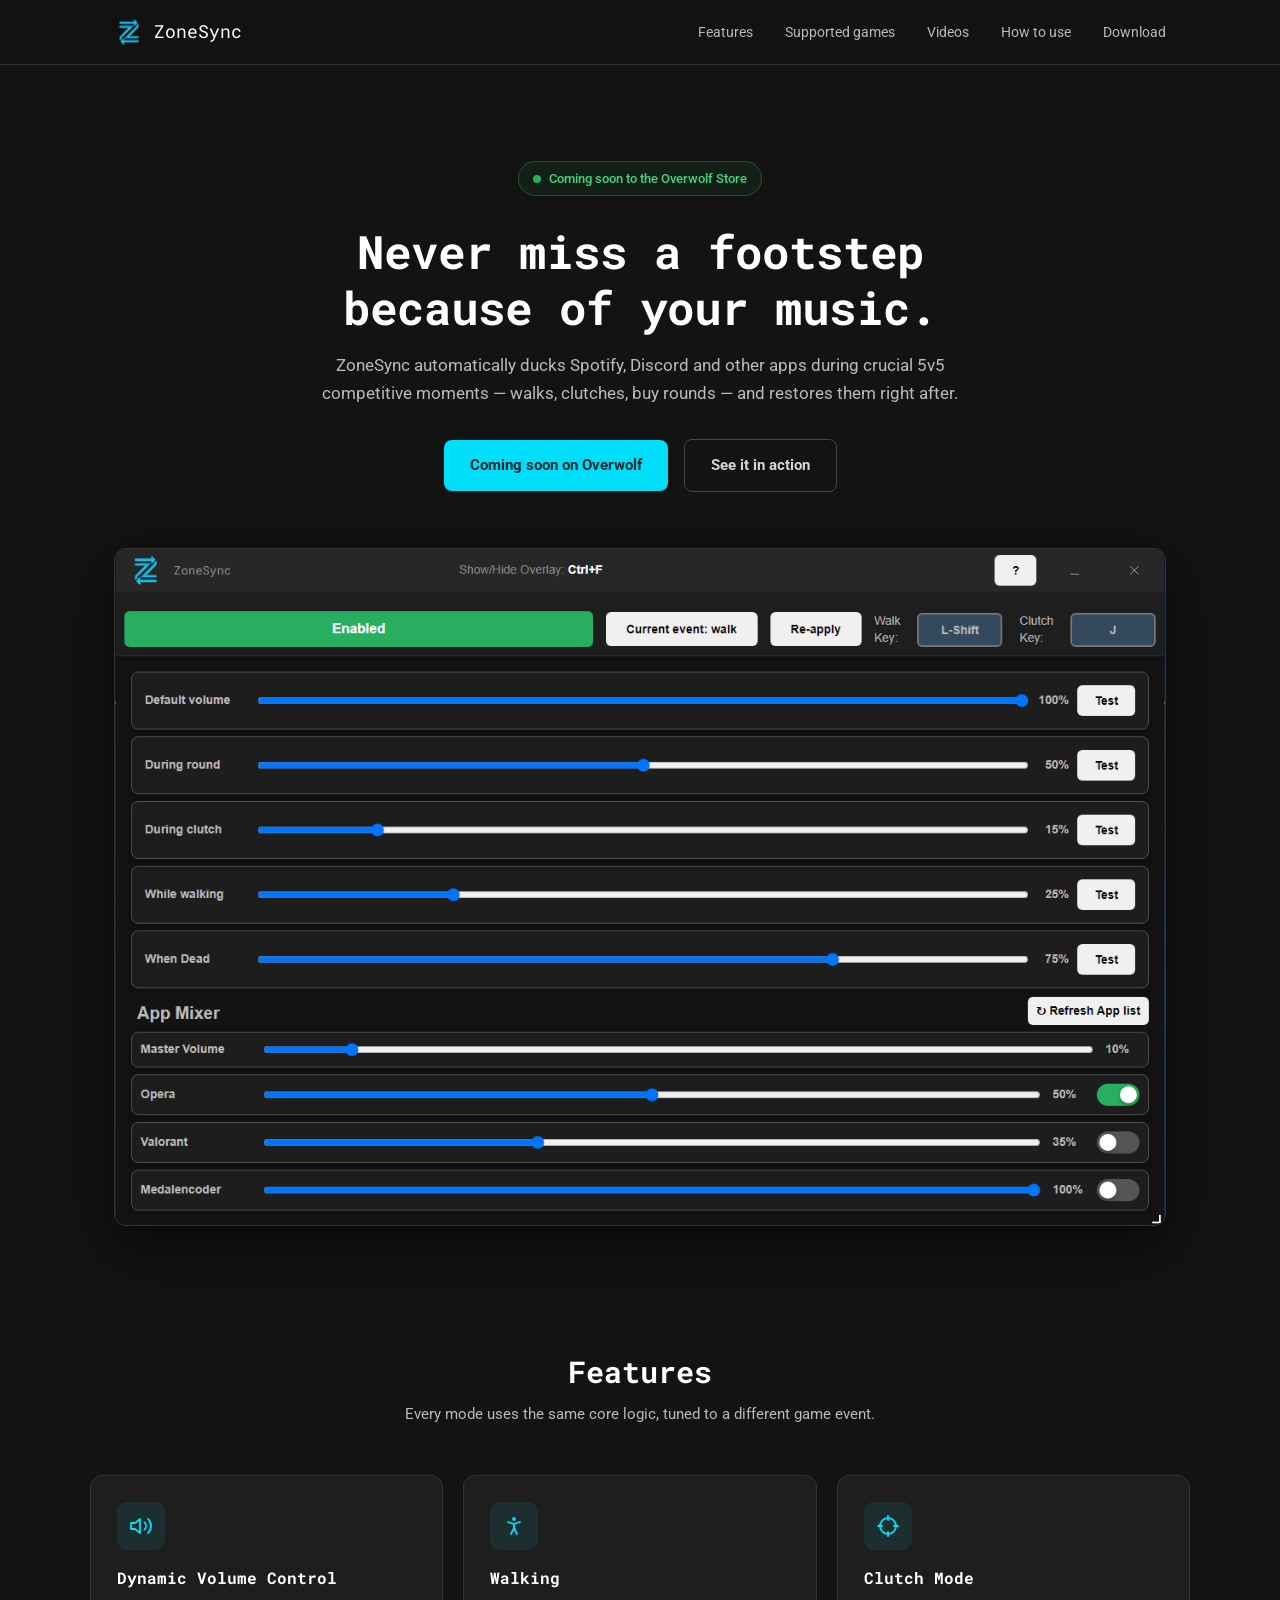
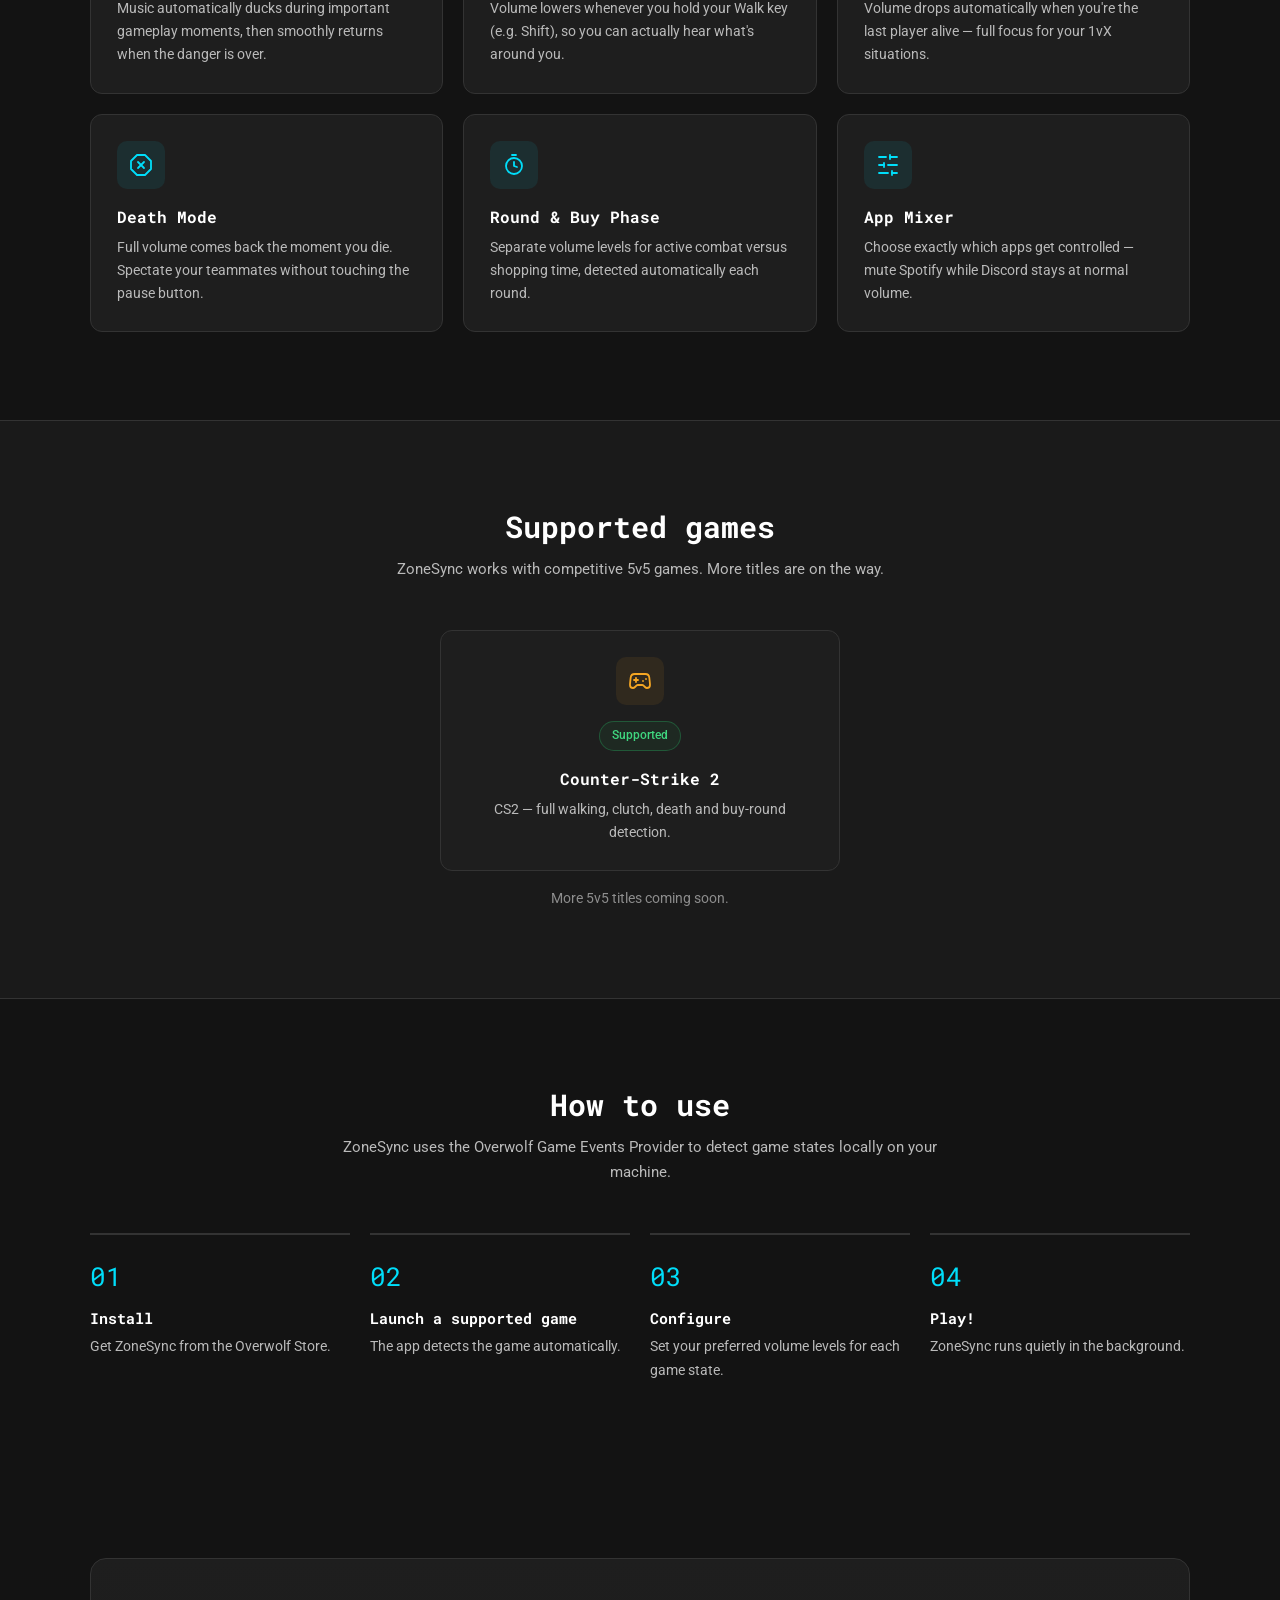
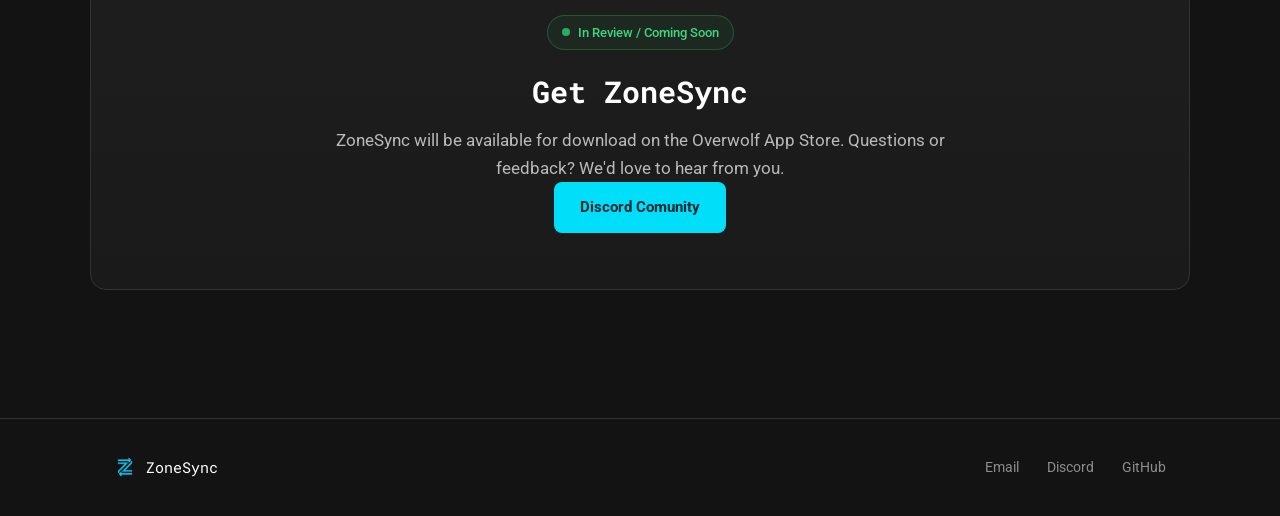
==== index.html @ ab329888 "Update contact links to Discord in index.html" ====
<!DOCTYPE html>
<html lang="en">
<head>
  <meta charset="UTF-8">
  <meta name="viewport" content="width=device-width, initial-scale=1.0">
  <title>ZoneSync — Dynamic music volume control for 5v5 competitive games</title>
  <meta name="description" content="ZoneSync automatically adjusts your music and app volume during 5v5 competitive gameplay so you never miss footsteps, clutches or callouts.">
  <meta property="og:title" content="ZoneSync — Dynamic music volume control for 5v5 competitive games">
  <meta property="og:description" content="Automatically ducks Spotify, Discord and other apps during crucial 5v5 competitive moments — and restores them right after.">
  <meta property="og:url" content="https://progzerek.github.io/zonesync-info/">
  <meta property="og:image" content="https://progzerek.github.io/zonesync-info/image.png">
  <link rel="icon" type="image/png" href="assets/zonesync_icon.png">
  <link rel="preconnect" href="https://fonts.googleapis.com">
  <link rel="preconnect" href="https://fonts.gstatic.com" crossorigin>
  <link href="https://fonts.googleapis.com/css2?family=Roboto+Mono:wght@400;500;700&family=Roboto:wght@400;500;700&display=swap" rel="stylesheet">
  <link rel="stylesheet" href="assets/css/style.css">
</head>
<body>

  <nav class="nav">
    <div class="container nav-inner">
      <a class="brand" href="#top">
        <img src="assets/zonesync_icon.png" alt="ZoneSync logo">
        <span>ZoneSync</span>
      </a>
      <div class="nav-links">
        <a href="#features">Features</a>
        <a href="#games">Supported games</a>
        <a href="#videos">Videos</a>
        <a href="#how-to-use">How to use</a>
        <a href="#download">Download</a>
      </div>
    </div>
  </nav>

  <header class="hero container" id="top">
    <span class="badge"><span class="badge-dot"></span>Coming soon to the Overwolf Store</span>
    <h1>Never miss a footstep<br>because of your music.</h1>
    <p class="sub">
      ZoneSync automatically ducks Spotify, Discord and other apps during crucial
      5v5 competitive moments — walks, clutches, buy rounds — and restores them right after.
    </p>
    <div class="cta-row">
      <a class="btn btn-primary" href="#download">Coming soon on Overwolf</a>
      <a class="btn btn-ghost" href="#videos">See it in action</a>
    </div>
    <div class="hero-shot">
      <img src="image.png" alt="ZoneSync app interface" width="1232" height="794">
    </div>
  </header>

  <section class="section container" id="features">
    <div class="section-head">
      <h2 class="section-title">Features</h2>
      <p class="section-sub">Every mode uses the same core logic, tuned to a different game event.</p>
    </div>
    <div class="grid features-grid">

      <article class="card">
        <div class="card-icon">
          <svg viewBox="0 0 24 24" fill="none" stroke="currentColor" stroke-width="1.8" stroke-linecap="round" stroke-linejoin="round"><polygon points="11 5 6 9 2 9 2 15 6 15 11 19 11 5"/><path d="M15.54 8.46a5 5 0 0 1 0 7.07"/><path d="M19.07 4.93a10 10 0 0 1 0 14.14"/></svg>
        </div>
        <h3>Dynamic Volume Control</h3>
        <p>Music automatically ducks during important gameplay moments, then smoothly returns when the danger is over.</p>
      </article>

      <article class="card">
        <div class="card-icon">
          <svg viewBox="0 0 24 24" fill="none" stroke="currentColor" stroke-width="1.8" stroke-linecap="round" stroke-linejoin="round"><circle cx="12" cy="5" r="1"/><path d="m9 20 3-6 3 6"/><path d="m6 8 6 2 6-2"/><path d="M12 10v4"/></svg>
        </div>
        <h3>Walking</h3>
        <p>Volume lowers whenever you hold your Walk key (e.g. Shift), so you can actually hear what's around you.</p>
      </article>

      <article class="card">
        <div class="card-icon">
          <svg viewBox="0 0 24 24" fill="none" stroke="currentColor" stroke-width="1.8" stroke-linecap="round" stroke-linejoin="round"><circle cx="12" cy="12" r="8"/><line x1="12" y1="2" x2="12" y2="6"/><line x1="12" y1="18" x2="12" y2="22"/><line x1="2" y1="12" x2="6" y2="12"/><line x1="18" y1="12" x2="22" y2="12"/></svg>
        </div>
        <h3>Clutch Mode</h3>
        <p>Volume drops automatically when you're the last player alive — full focus for your 1vX situations.</p>
      </article>

      <article class="card">
        <div class="card-icon">
          <svg viewBox="0 0 24 24" fill="none" stroke="currentColor" stroke-width="1.8" stroke-linecap="round" stroke-linejoin="round"><polygon points="8 2 16 2 22 8 22 16 16 22 8 22 2 16 2 8"/><line x1="9" y1="9" x2="15" y2="15"/><line x1="15" y1="9" x2="9" y2="15"/></svg>
        </div>
        <h3>Death Mode</h3>
        <p>Full volume comes back the moment you die. Spectate your teammates without touching the pause button.</p>
      </article>

      <article class="card">
        <div class="card-icon">
          <svg viewBox="0 0 24 24" fill="none" stroke="currentColor" stroke-width="1.8" stroke-linecap="round" stroke-linejoin="round"><circle cx="12" cy="13" r="8"/><path d="M12 9v4l3 1"/><line x1="10" y1="2" x2="14" y2="2"/></svg>
        </div>
        <h3>Round &amp; Buy Phase</h3>
        <p>Separate volume levels for active combat versus shopping time, detected automatically each round.</p>
      </article>

      <article class="card">
        <div class="card-icon">
          <svg viewBox="0 0 24 24" fill="none" stroke="currentColor" stroke-width="1.8" stroke-linecap="round" stroke-linejoin="round"><line x1="21" y1="4" x2="14" y2="4"/><line x1="10" y1="4" x2="3" y2="4"/><line x1="21" y1="12" x2="12" y2="12"/><line x1="8" y1="12" x2="3" y2="12"/><line x1="21" y1="20" x2="16" y2="20"/><line x1="12" y1="20" x2="3" y2="20"/><line x1="14" y1="2" x2="14" y2="6"/><line x1="8" y1="10" x2="8" y2="14"/><line x1="16" y1="18" x2="16" y2="22"/></svg>
        </div>
        <h3>App Mixer</h3>
        <p>Choose exactly which apps get controlled — mute Spotify while Discord stays at normal volume.</p>
      </article>

    </div>
  </section>

  <section class="section section-alt" id="games">
    <div class="container">
      <div class="section-head">
        <h2 class="section-title">Supported games</h2>
        <p class="section-sub">ZoneSync works with competitive 5v5 games. More titles are on the way.</p>
      </div>
      <div class="games-grid">
        <article class="card game-card">
            <div class="card-icon game-icon">
              <svg viewBox="0 0 24 24" fill="none" stroke="currentColor" stroke-width="1.8" stroke-linecap="round" stroke-linejoin="round"><line x1="6" y1="11" x2="10" y2="11"/><line x1="8" y1="9" x2="8" y2="13"/><line x1="15" y1="12" x2="15.01" y2="12"/><line x1="18" y1="10" x2="18.01" y2="10"/><path d="M17.32 5H6.68a4 4 0 0 0-3.978 3.59c-.006.052-.01.101-.017.152C2.604 9.416 2 14.456 2 16a3 3 0 0 0 3 3c1 0 1.5-.5 2-1l1.414-1.414A2 2 0 0 1 9.828 16h4.344a2 2 0 0 1 1.414.586L17 18c.5.5 1 1 2 1a3 3 0 0 0 3-3c0-1.545-.604-6.584-.685-7.258-.007-.05-.011-.1-.017-.151A4 4 0 0 0 17.32 5z"/></svg>
            </div>
            <span class="game-tag">Supported</span>
            <h3>Counter-Strike 2</h3>
            <p>CS2 — full walking, clutch, death and buy-round detection.</p>
          </article>
        <p class="games-more">More 5v5 titles coming soon.</p>
      </div>
    </div>
  </section>
<!--
  <section class="section container" id="videos">
    <div class="container">
      <div class="section-head">
        <h2 class="section-title">See it in action</h2>
        <p class="section-sub">Short clips of ZoneSync reacting live to real competitive 5v5 events.</p>
      </div>
      <div class="grid videos-grid">
        <div class="video-item">
          <video class="video-card" controls preload="none" poster="assets/videos/posters/walking.jpg" src="assets/videos/walking.mp4"></video>
          <p class="video-label">Walking detection</p>
        </div>
        <div class="video-item">
          <video class="video-card" controls preload="none" poster="assets/videos/posters/buy-phase.jpg" src="assets/videos/buy-phase.mp4"></video>
          <p class="video-label">Round &amp; buy phase volumes</p>
        </div>
        <div class="video-item">
          <video class="video-card" controls preload="none" poster="assets/videos/posters/app-mixer.jpg" src="assets/videos/app-mixer.mp4"></video>
          <p class="video-label">App Mixer</p>
        </div>
      </div>
    </div>
  </section>
-->
  <section class="section container" id="how-to-use">
    <div class="section-head">
      <h2 class="section-title">How to use</h2>
      <p class="section-sub">ZoneSync uses the Overwolf Game Events Provider to detect game states locally on your machine.</p>
    </div>
    <ol class="steps">
      <li class="step">
        <span class="step-num">01</span>
        <h3>Install</h3>
        <p>Get ZoneSync from the Overwolf Store.</p>
      </li>
      <li class="step">
        <span class="step-num">02</span>
        <h3>Launch a supported game</h3>
        <p>The app detects the game automatically.</p>
      </li>
      <li class="step">
        <span class="step-num">03</span>
        <h3>Configure</h3>
        <p>Set your preferred volume levels for each game state.</p>
      </li>
      <li class="step">
        <span class="step-num">04</span>
        <h3>Play!</h3>
        <p>ZoneSync runs quietly in the background.</p>
      </li>
    </ol>
  </section>

  <section class="section container" id="download">
    <div class="download-card">
      <span class="badge"><span class="badge-dot"></span>In Review / Coming Soon</span>
      <h2 class="download-title">Get ZoneSync</h2>
      <p class="sub">
        ZoneSync will be available for download on the Overwolf App Store.
        Questions or feedback? We'd love to hear from you.
      </p>
      <a class="btn btn-primary" href="https://discord.gg/YxYEffWc4Q">Discord Comunity</a>
    </div>
  </section>

  <footer class="footer">
    <div class="container footer-inner">
      <div class="brand brand-sm">
        <img src="assets/zonesync_icon.png" alt="">
        <span>ZoneSync</span>
      </div>
      <div class="footer-links">
        <a href="mailto:zonesync.help@gmail.com">Email</a>
        <a href="https://discord.gg/YxYEffWc4Q">Discord</a>
        <a href="https://github.com/progzerek/zonesync-info">GitHub</a>
      </div>
    </div>
  </footer>

</body>
</html>
---- assets/css/style.css ----
:root {
  --bg: #131313;
  --surface: #1e1e1e;
  --surface-2: #1a1a1a;
  --border: #333333;
  --border-light: #454545;
  --text: #d5d5d5;
  --muted: #8d8d8d;
  --muted-2: #bababa;
  --accent: #00defa;
  --accent-dark: #062a30;
  --green: #27ae60;
}

* {
  margin: 0;
  padding: 0;
  box-sizing: border-box;
}

html {
  scroll-behavior: smooth;
  scroll-padding-top: 84px;
}

body {
  background-color: var(--bg);
  color: var(--text);
  font-family: "Roboto", sans-serif;
  font-size: 15px;
  line-height: 1.65;
  -webkit-font-smoothing: antialiased;
}

::selection {
  background: rgba(0, 222, 250, 0.25);
}

::-webkit-scrollbar {
  width: 10px;
}

::-webkit-scrollbar-track {
  background: #222;
}

::-webkit-scrollbar-thumb {
  background: #555;
  border-radius: 5px;
}

::-webkit-scrollbar-thumb:hover {
  background: #666;
}

.container {
  max-width: 1100px;
  margin: 0 auto;
  padding: 0 24px;
}

h1,
h2,
h3 {
  font-family: "Roboto Mono", monospace;
  color: #ffffff;
  line-height: 1.2;
}

img {
  max-width: 100%;
}

a {
  color: var(--accent);
  text-decoration: none;
}

.nav {
  position: sticky;
  top: 0;
  z-index: 100;
  background: rgba(19, 19, 19, 0.85);
  backdrop-filter: blur(10px);
  -webkit-backdrop-filter: blur(10px);
  border-bottom: 1px solid var(--border);
}

.nav-inner {
  display: flex;
  align-items: center;
  justify-content: space-between;
  height: 64px;
}

.brand {
  display: flex;
  align-items: center;
  gap: 10px;
  font-family: "Roboto Mono", monospace;
  font-size: 18px;
  color: #ffffff;
}

.brand img {
  width: 30px;
  height: 30px;
}

.brand-sm span {
  font-size: 15px;
}

.brand-sm img {
  width: 22px;
  height: 22px;
}

.nav-links a {
  margin-left: 28px;
  font-size: 14px;
  color: var(--muted-2);
  transition: color 0.15s;
}

.nav-links a:hover {
  color: var(--accent);
}

.hero {
  padding-top: 96px;
  padding-bottom: 40px;
  text-align: center;
}

.hero h1 {
  margin: 28px 0 16px;
  font-size: clamp(32px, 5vw, 46px);
  letter-spacing: -1px;
}

.badge {
  display: inline-flex;
  align-items: center;
  gap: 8px;
  padding: 6px 14px;
  border-radius: 999px;
  border: 1px solid rgba(39, 174, 96, 0.35);
  background: rgba(39, 174, 96, 0.08);
  color: #3fd67f;
  font-size: 13px;
  font-weight: 500;
}

.badge-dot {
  width: 8px;
  height: 8px;
  border-radius: 50%;
  background-color: var(--green);
  animation: pulse 2s infinite;
}

@keyframes pulse {
  0% {
    box-shadow: 0 0 0 0 rgba(39, 174, 96, 0.5);
  }
  70% {
    box-shadow: 0 0 0 7px rgba(39, 174, 96, 0);
  }
  100% {
    box-shadow: 0 0 0 0 rgba(39, 174, 96, 0);
  }
}

.sub {
  color: var(--muted-2);
  font-size: 17px;
  max-width: 680px;
  margin: 0 auto;
}

.cta-row {
  display: flex;
  justify-content: center;
  align-items: center;
  gap: 16px;
  flex-wrap: wrap;
  margin-top: 32px;
}

.btn {
  display: inline-block;
  padding: 13px 26px;
  border-radius: 8px;
  font-size: 15px;
  font-weight: 700;
  transition: transform 0.15s, filter 0.15s, border-color 0.15s, color 0.15s;
}

.btn-primary {
  background: var(--accent);
  color: var(--accent-dark);
}

.btn-primary:hover {
  filter: brightness(1.12);
  transform: translateY(-1px);
}

.btn-ghost {
  border: 1px solid var(--border-light);
  color: var(--text);
}

.btn-ghost:hover {
  border-color: var(--accent);
  color: var(--accent);
}

.hero-shot {
  margin-top: 56px;
  border: 1px solid var(--border);
  border-radius: 12px;
  overflow: hidden;
  box-shadow: 0 20px 60px rgba(0, 0, 0, 0.5);
}

.hero-shot img {
  display: block;
  width: 100%;
  height: auto;
}

.section {
  padding: 88px 0;
}

.section-alt {
  background: var(--surface-2);
  border-top: 1px solid var(--border);
  border-bottom: 1px solid var(--border);
}

.section-head {
  text-align: center;
  margin-bottom: 48px;
}

.section-title {
  font-size: clamp(24px, 3vw, 30px);
}

.section-sub {
  color: var(--muted-2);
  max-width: 640px;
  margin: 12px auto 0;
}

.grid {
  display: grid;
  gap: 20px;
}

.features-grid {
  grid-template-columns: repeat(3, 1fr);
}

.card {
  background: var(--surface);
  border: 1px solid var(--border);
  border-radius: 12px;
  padding: 26px;
  transition: transform 0.2s, border-color 0.2s;
}

.card:hover {
  transform: translateY(-4px);
  border-color: rgba(0, 222, 250, 0.4);
}

.card-icon {
  width: 48px;
  height: 48px;
  border-radius: 10px;
  display: grid;
  place-items: center;
  background: rgba(0, 222, 250, 0.08);
  color: var(--accent);
}

.card-icon svg {
  width: 24px;
  height: 24px;
}

.card h3 {
  margin: 18px 0 10px;
  font-size: 16px;
}

.card p {
  color: var(--muted-2);
  font-size: 14px;
}

.games-grid {
  display: flex;
  flex-direction: column;
  align-items: center;
  gap: 16px;
}

.game-card {
  max-width: 400px;
  text-align: center;
}

.game-icon {
  margin: 0 auto;
  background: rgba(245, 166, 35, 0.08);
  color: #f5a623;
}

.game-tag {
  display: inline-block;
  margin-top: 16px;
  padding: 4px 12px;
  border-radius: 999px;
  border: 1px solid rgba(39, 174, 96, 0.35);
  background: rgba(39, 174, 96, 0.08);
  color: #3fd67f;
  font-size: 12px;
  font-weight: 500;
}

.games-more {
  color: var(--muted);
  font-size: 14px;
}

.videos-grid {
  grid-template-columns: repeat(3, 1fr);
}

.video-card {
  display: block;
  width: 100%;
  height: auto;
  border-radius: 12px;
  overflow: hidden;
  border: 1px solid var(--border);
  background: var(--surface);
}

.video-label {
  margin-top: 12px;
  font-family: "Roboto Mono", monospace;
  font-size: 14px;
  color: var(--text);
}

.steps {
  list-style: none;
  display: grid;
  grid-template-columns: repeat(4, 1fr);
  gap: 20px;
  counter-reset: step;
}

.step {
  padding-top: 20px;
  border-top: 2px solid var(--border);
  transition: border-color 0.2s;
}

.step:hover {
  border-top-color: var(--accent);
}

.step-num {
  font-family: "Roboto Mono", monospace;
  font-size: 26px;
  color: var(--accent);
}

.step h3 {
  margin: 12px 0 8px;
  font-size: 15px;
}

.step p {
  color: var(--muted-2);
  font-size: 14px;
}

.download-card {
  text-align: center;
  background: linear-gradient(180deg, var(--surface), var(--surface-2));
  border: 1px solid var(--border);
  border-radius: 16px;
  padding: 56px 24px;
}

.download-title {
  font-size: clamp(24px, 3vw, 30px);
  margin: 24px 0 16px;
}

.footer {
  border-top: 1px solid var(--border);
  padding: 36px 0;
  margin-top: 40px;
}

.footer-inner {
  display: flex;
  align-items: center;
  justify-content: space-between;
  flex-wrap: wrap;
  gap: 16px;
}

.footer-links a {
  margin-left: 24px;
  font-size: 14px;
  color: var(--muted);
  transition: color 0.15s;
}

.footer-links a:first-child {
  margin-left: 0;
}

.footer-links a:hover {
  color: var(--accent);
}

@media (max-width: 900px) {
  .features-grid,
  .videos-grid {
    grid-template-columns: repeat(2, 1fr);
  }

  .steps {
    grid-template-columns: repeat(2, 1fr);
    row-gap: 40px;
  }
}

@media (max-width: 600px) {
  .nav-links {
    display: none;
  }

  .features-grid,
  .videos-grid,
  .steps {
    grid-template-columns: 1fr;
  }

  .hero {
    padding-top: 64px;
  }

  .section {
    padding: 64px 0;
  }
}
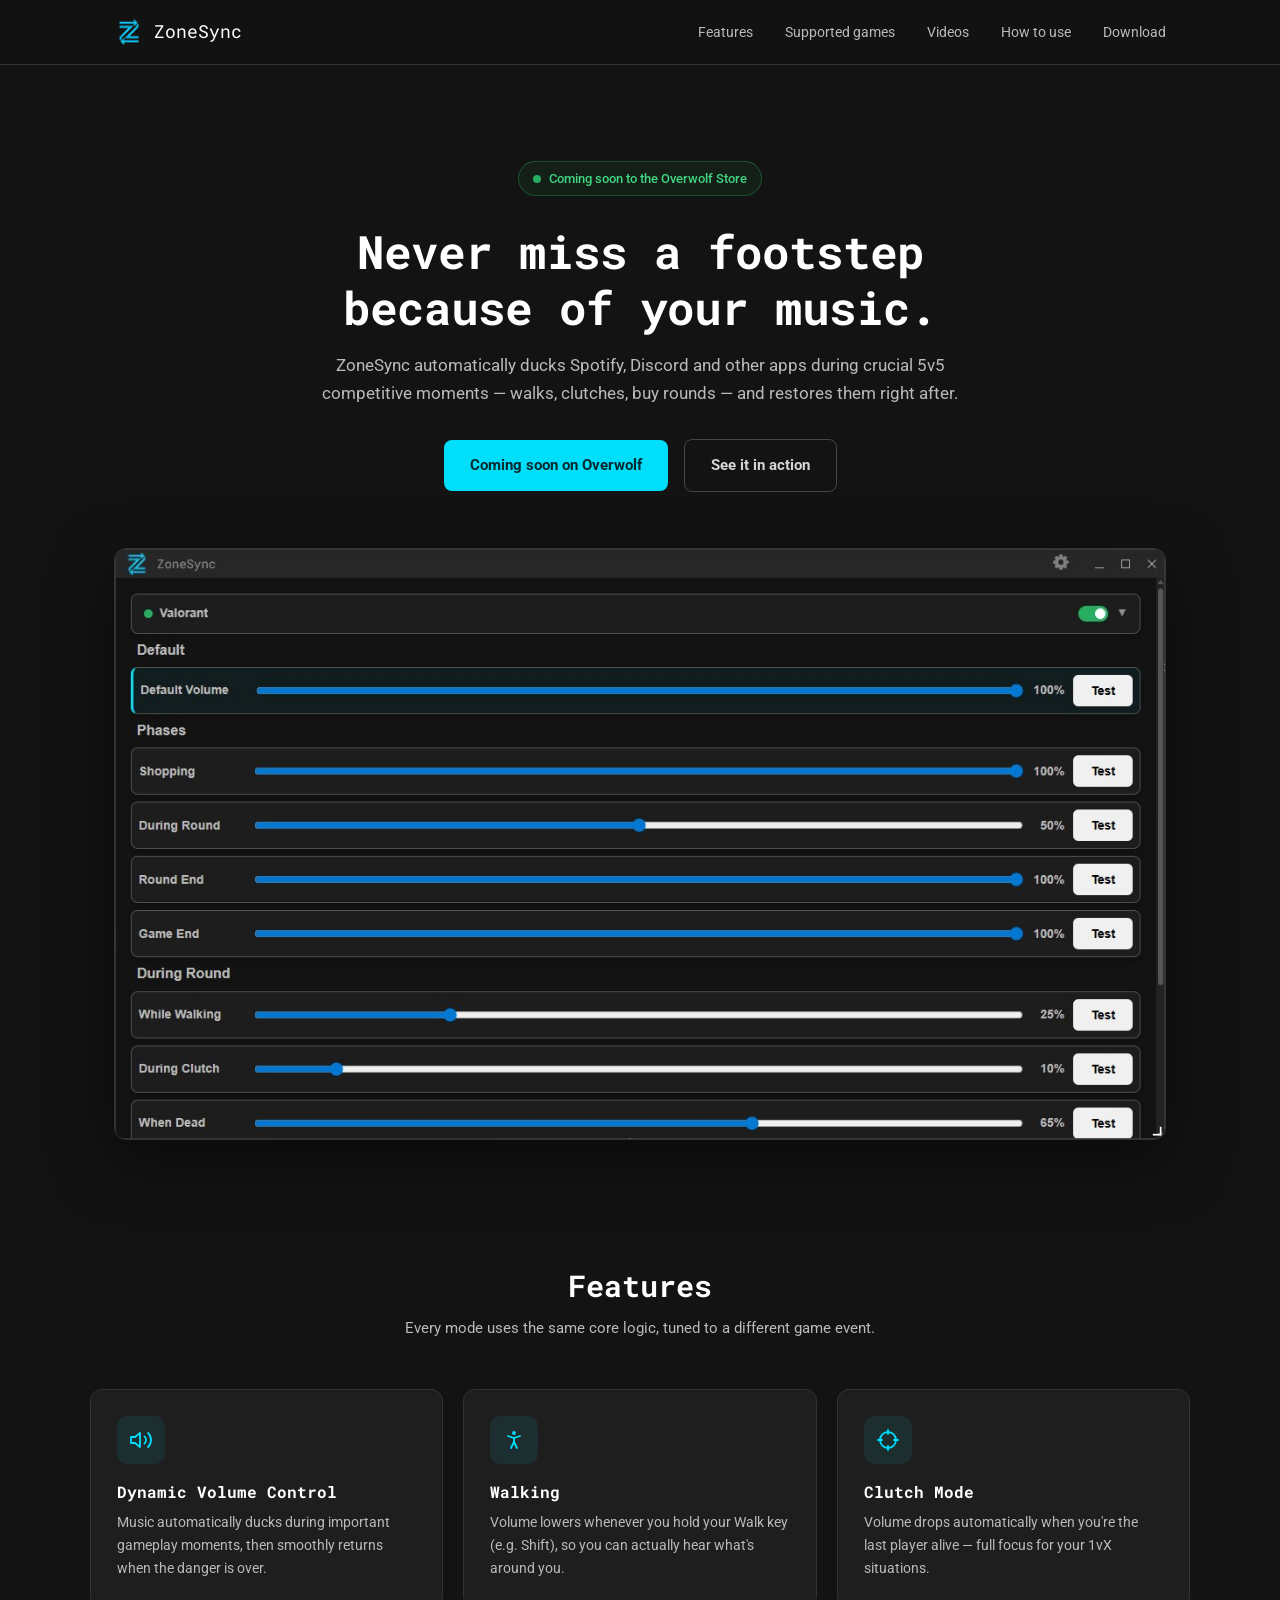
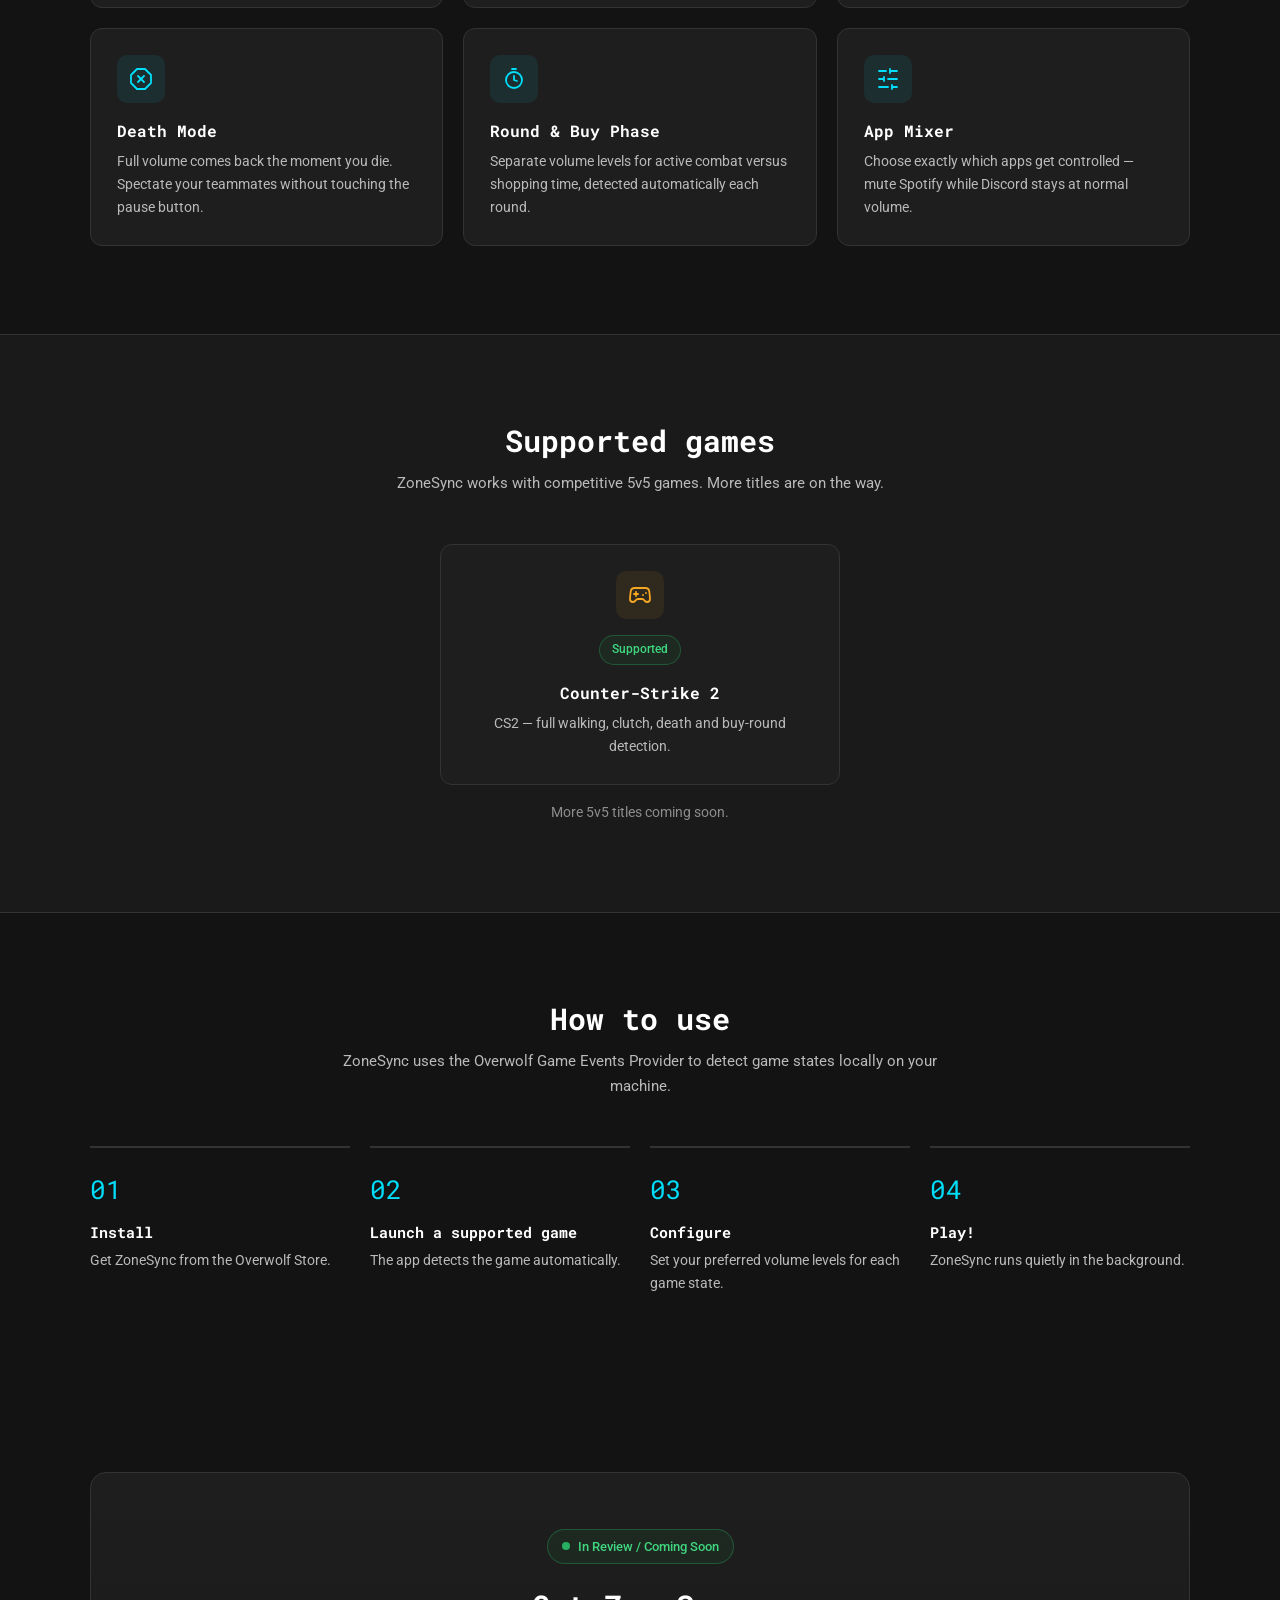
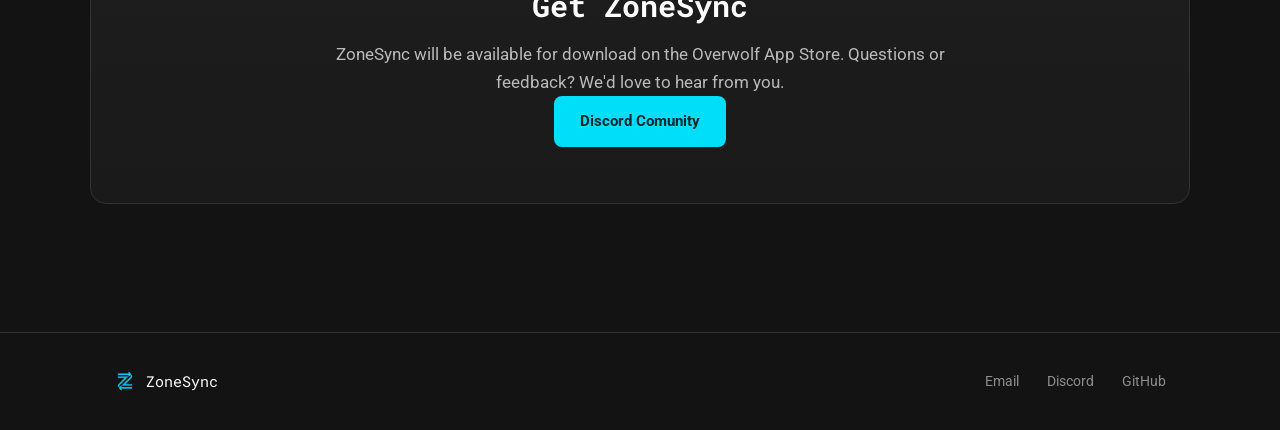
==== commit 2a1362aa: "updated screenshot" ====
--- a/index.html
+++ b/index.html
@@ -8,7 +8,7 @@
   <meta property="og:title" content="ZoneSync — Dynamic music volume control for 5v5 competitive games">
   <meta property="og:description" content="Automatically ducks Spotify, Discord and other apps during crucial 5v5 competitive moments — and restores them right after.">
   <meta property="og:url" content="https://progzerek.github.io/zonesync-info/">
-  <meta property="og:image" content="https://progzerek.github.io/zonesync-info/image.png">
+  <meta property="og:image" content="https://progzerek.github.io/zonesync-info/screenshot.jpg">
   <link rel="icon" type="image/png" href="assets/zonesync_icon.png">
   <link rel="preconnect" href="https://fonts.googleapis.com">
   <link rel="preconnect" href="https://fonts.gstatic.com" crossorigin>
@@ -45,7 +45,7 @@
       <a class="btn btn-ghost" href="#videos">See it in action</a>
     </div>
     <div class="hero-shot">
-      <img src="image.png" alt="ZoneSync app interface" width="1232" height="794">
+      <img src="screenshot.jpg" alt="ZoneSync app interface" width="1200" height="675">
     </div>
   </header>
 
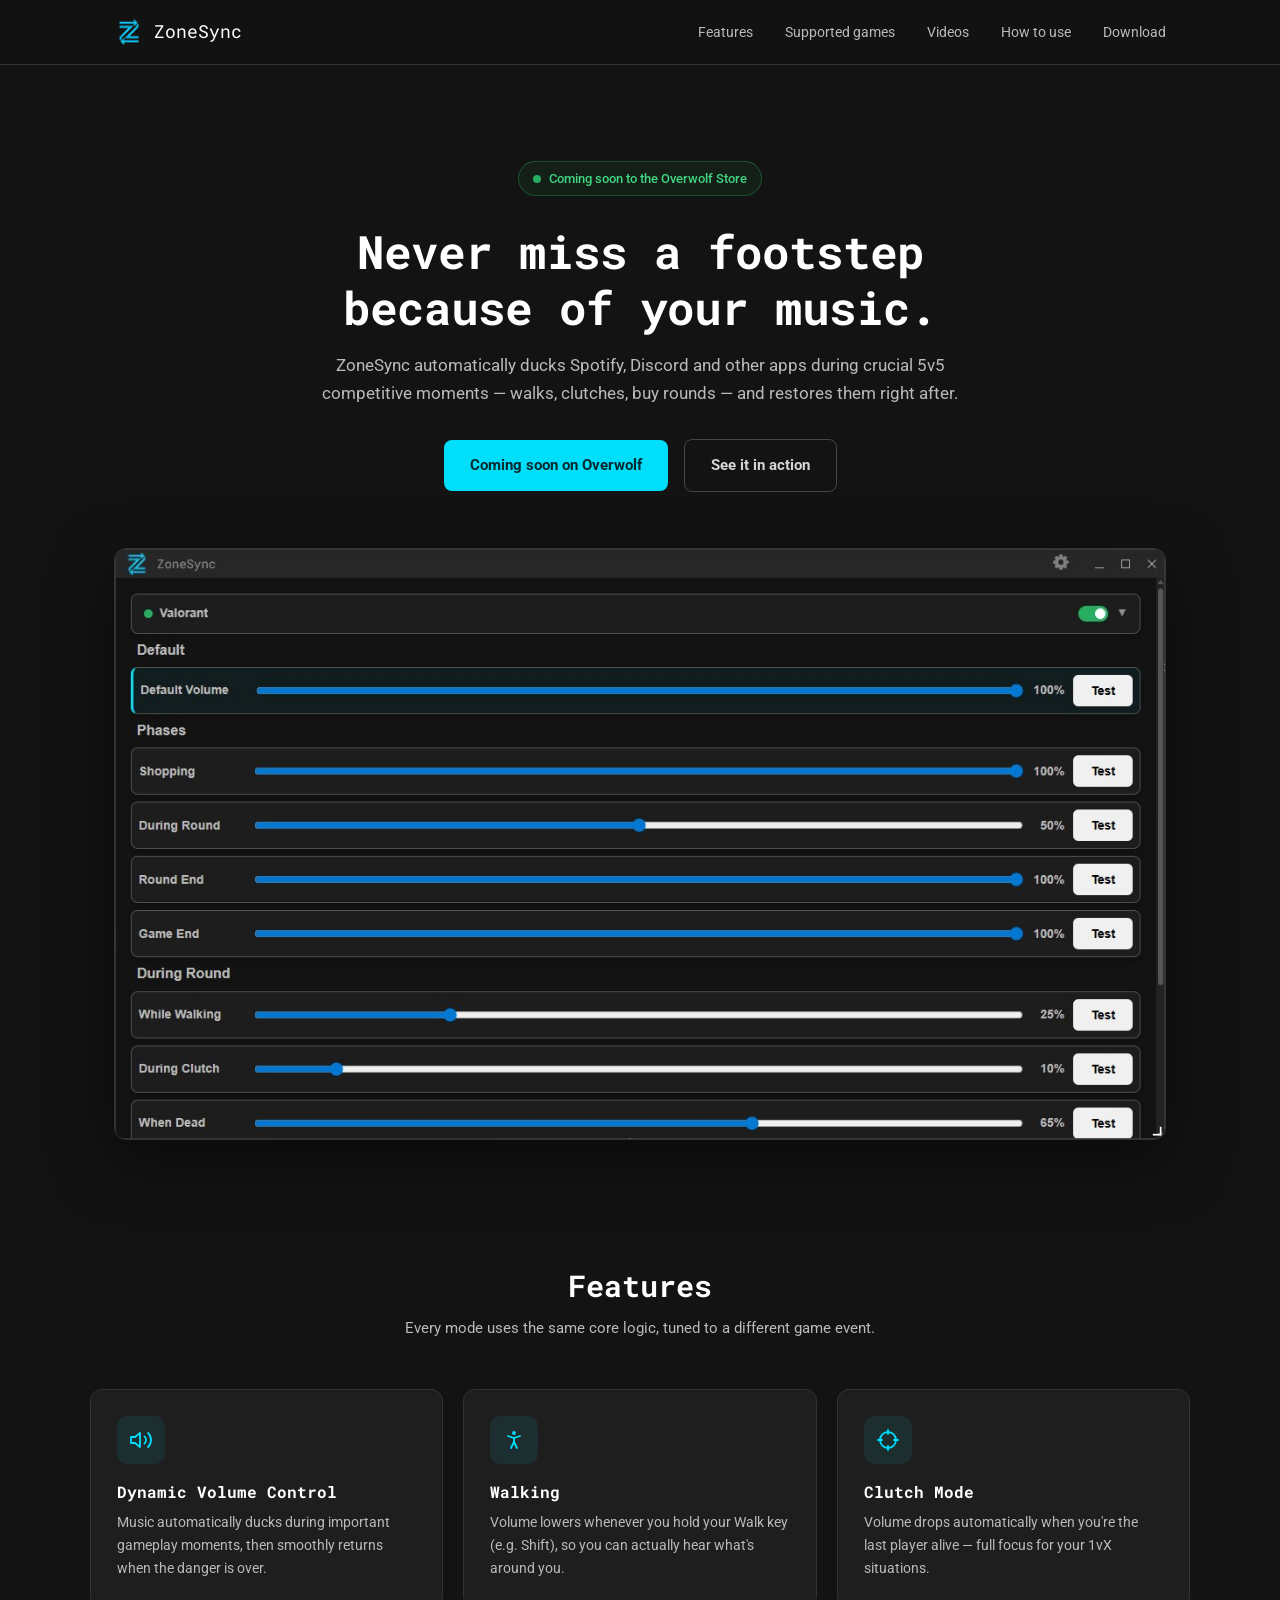
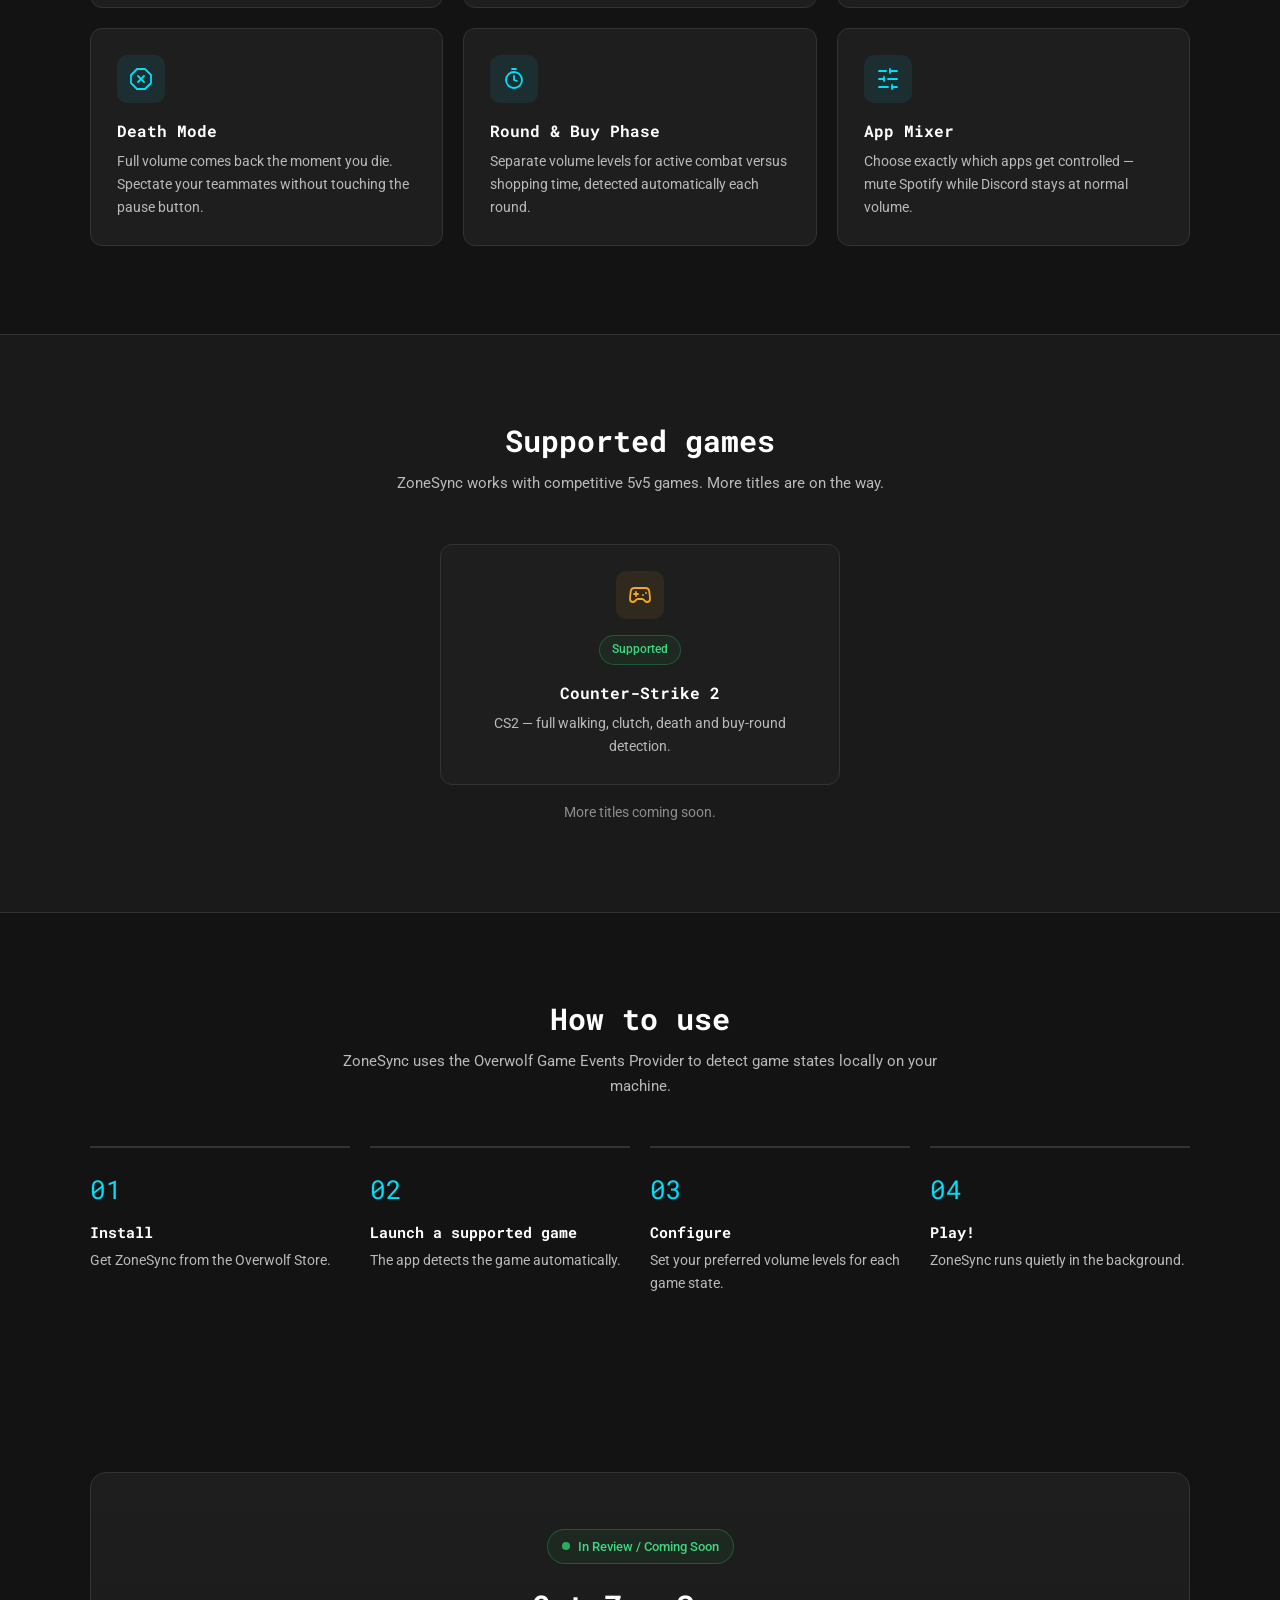
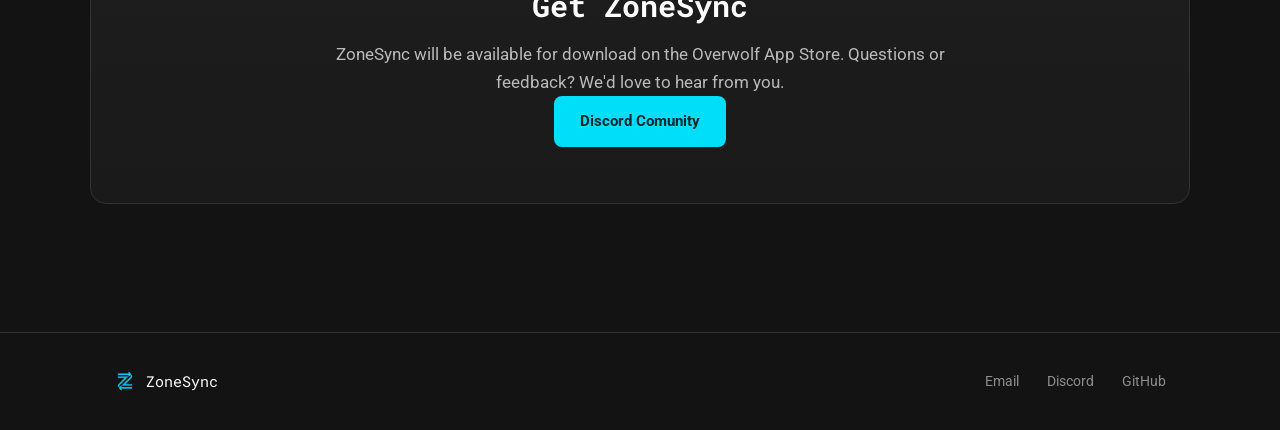
==== commit 3a3080f8: "Revise title and meta descriptions for broader appeal Updated title and descriptions to remove '5v5'" ====
--- a/index.html
+++ b/index.html
@@ -3,10 +3,10 @@
 <head>
   <meta charset="UTF-8">
   <meta name="viewport" content="width=device-width, initial-scale=1.0">
-  <title>ZoneSync — Dynamic music volume control for 5v5 competitive games</title>
-  <meta name="description" content="ZoneSync automatically adjusts your music and app volume during 5v5 competitive gameplay so you never miss footsteps, clutches or callouts.">
-  <meta property="og:title" content="ZoneSync — Dynamic music volume control for 5v5 competitive games">
-  <meta property="og:description" content="Automatically ducks Spotify, Discord and other apps during crucial 5v5 competitive moments — and restores them right after.">
+  <title>ZoneSync - Dynamic music volume control for competitive games</title>
+  <meta name="description" content="ZoneSync automatically adjusts your music and app volume during competitive gameplay so you never miss footsteps, clutches or callouts.">
+  <meta property="og:title" content="ZoneSync — Dynamic music volume control for competitive games">
+  <meta property="og:description" content="Automatically ducks Spotify, Discord and other apps during crucial competitive moments — and restores them right after.">
   <meta property="og:url" content="https://progzerek.github.io/zonesync-info/">
   <meta property="og:image" content="https://progzerek.github.io/zonesync-info/screenshot.jpg">
   <link rel="icon" type="image/png" href="assets/zonesync_icon.png">
@@ -122,7 +122,7 @@
             <h3>Counter-Strike 2</h3>
             <p>CS2 — full walking, clutch, death and buy-round detection.</p>
           </article>
-        <p class="games-more">More 5v5 titles coming soon.</p>
+        <p class="games-more">More titles coming soon.</p>
       </div>
     </div>
   </section>
@@ -131,7 +131,7 @@
     <div class="container">
       <div class="section-head">
         <h2 class="section-title">See it in action</h2>
-        <p class="section-sub">Short clips of ZoneSync reacting live to real competitive 5v5 events.</p>
+        <p class="section-sub">Short clips of ZoneSync reacting live to real competitive events.</p>
       </div>
       <div class="grid videos-grid">
         <div class="video-item">
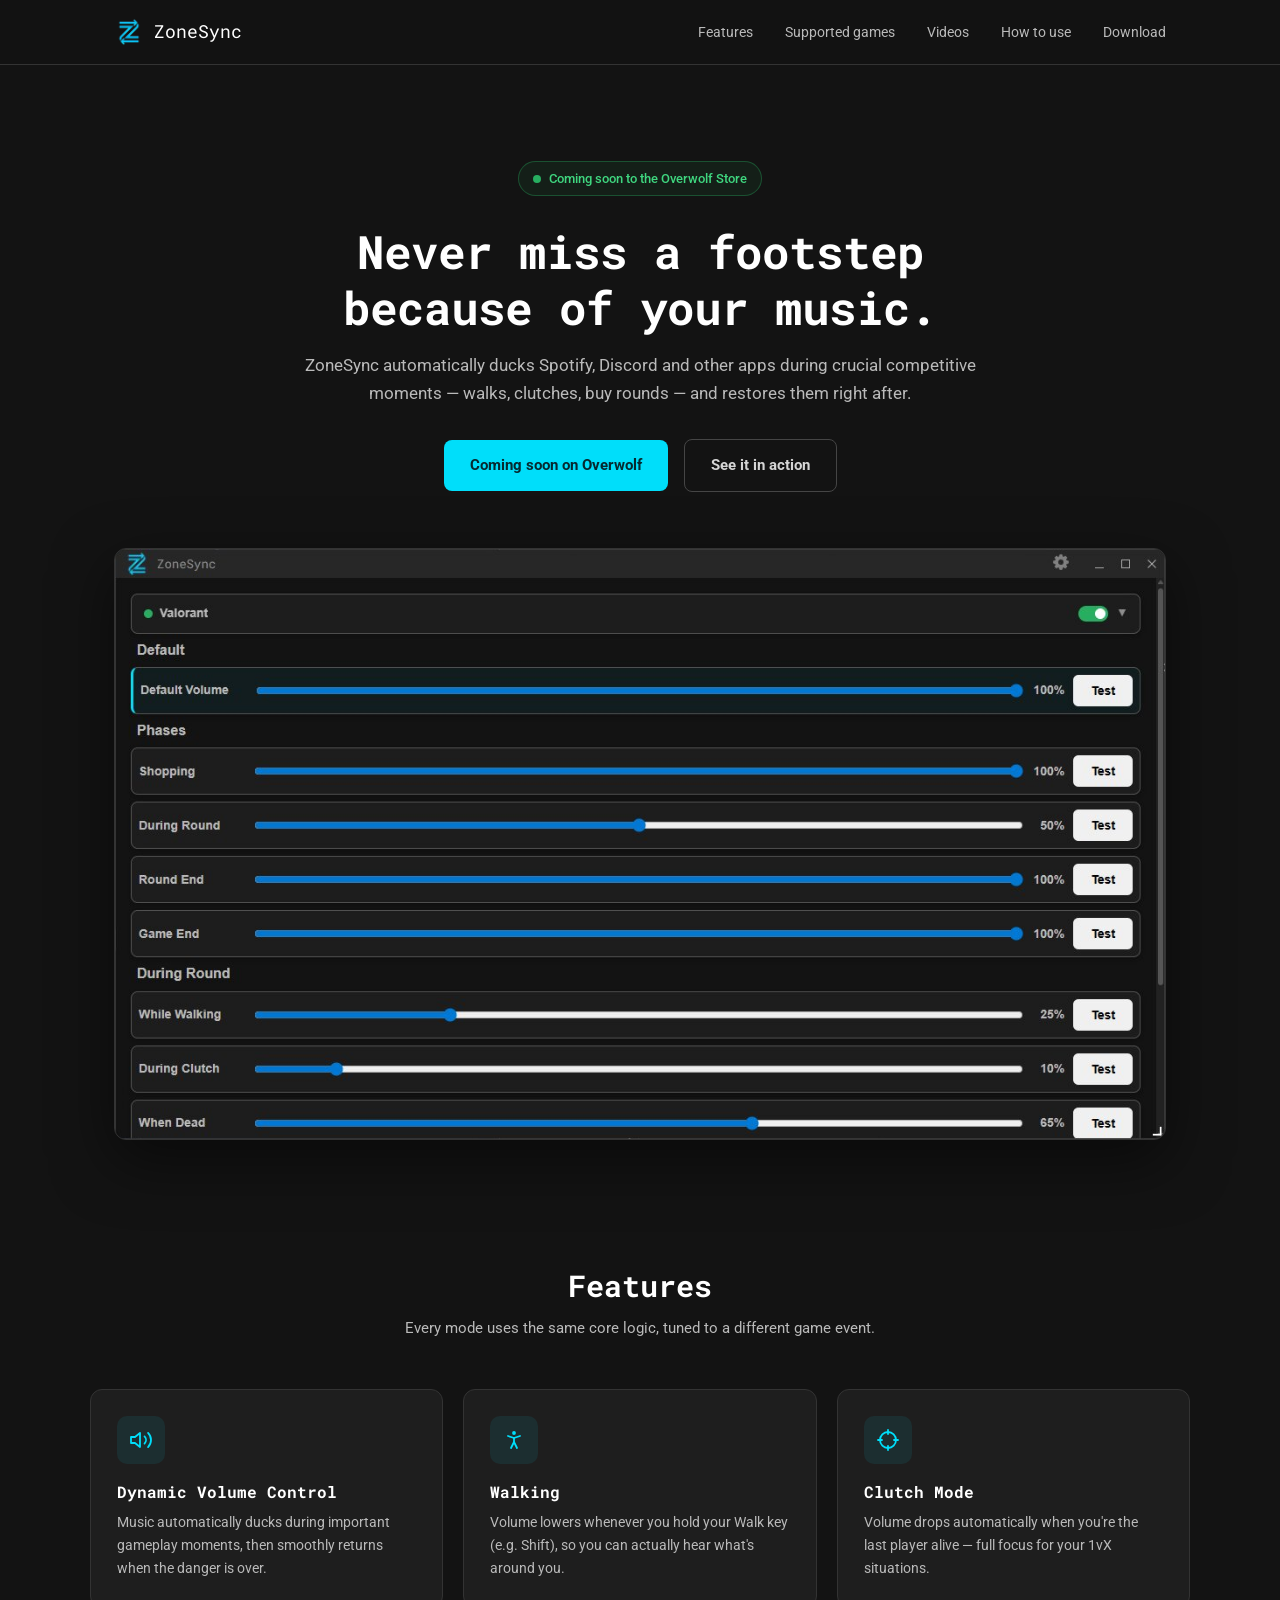
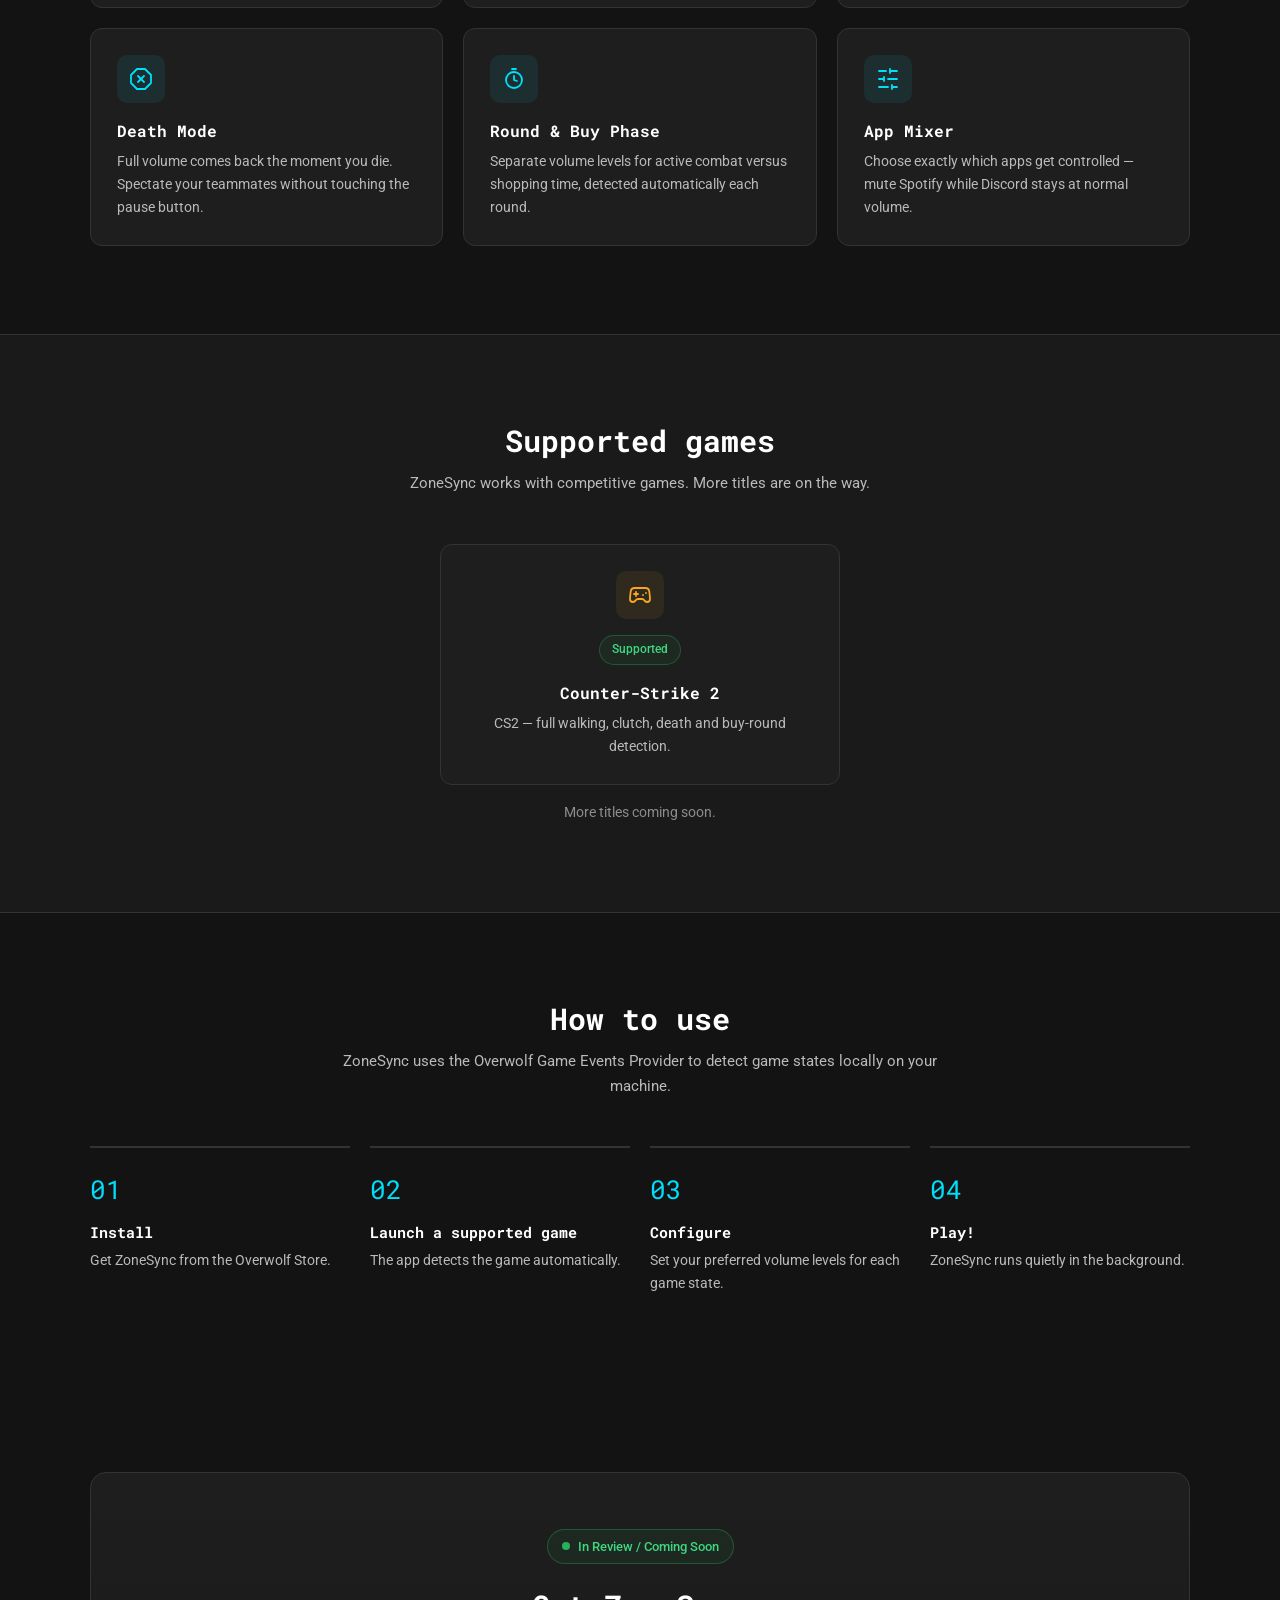
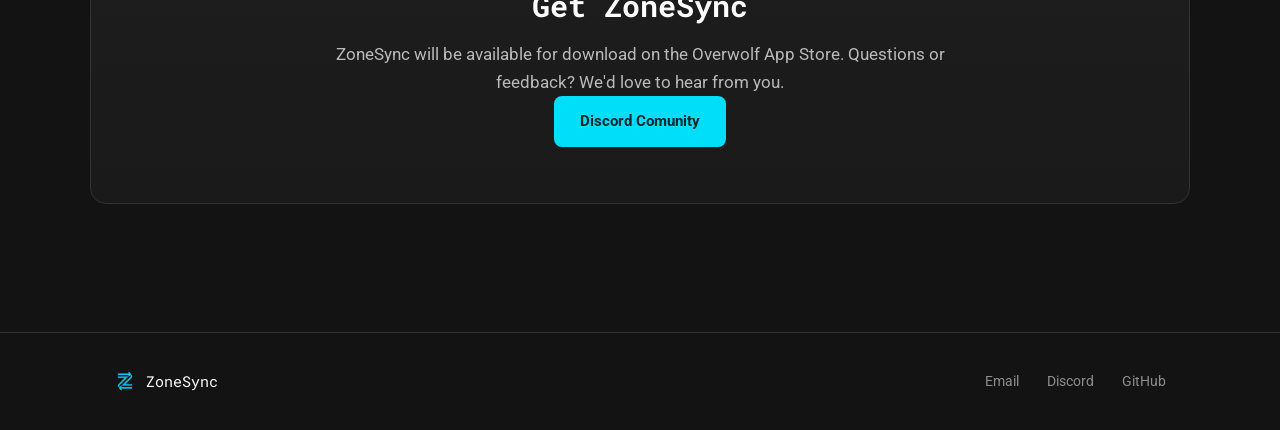
==== commit 6a2ae379: "Update text for clarity in index.html" ====
--- a/index.html
+++ b/index.html
@@ -38,7 +38,7 @@
     <h1>Never miss a footstep<br>because of your music.</h1>
     <p class="sub">
       ZoneSync automatically ducks Spotify, Discord and other apps during crucial
-      5v5 competitive moments — walks, clutches, buy rounds — and restores them right after.
+      competitive moments — walks, clutches, buy rounds — and restores them right after.
     </p>
     <div class="cta-row">
       <a class="btn btn-primary" href="#download">Coming soon on Overwolf</a>
@@ -111,7 +111,7 @@
     <div class="container">
       <div class="section-head">
         <h2 class="section-title">Supported games</h2>
-        <p class="section-sub">ZoneSync works with competitive 5v5 games. More titles are on the way.</p>
+        <p class="section-sub">ZoneSync works with competitive games. More titles are on the way.</p>
       </div>
       <div class="games-grid">
         <article class="card game-card">
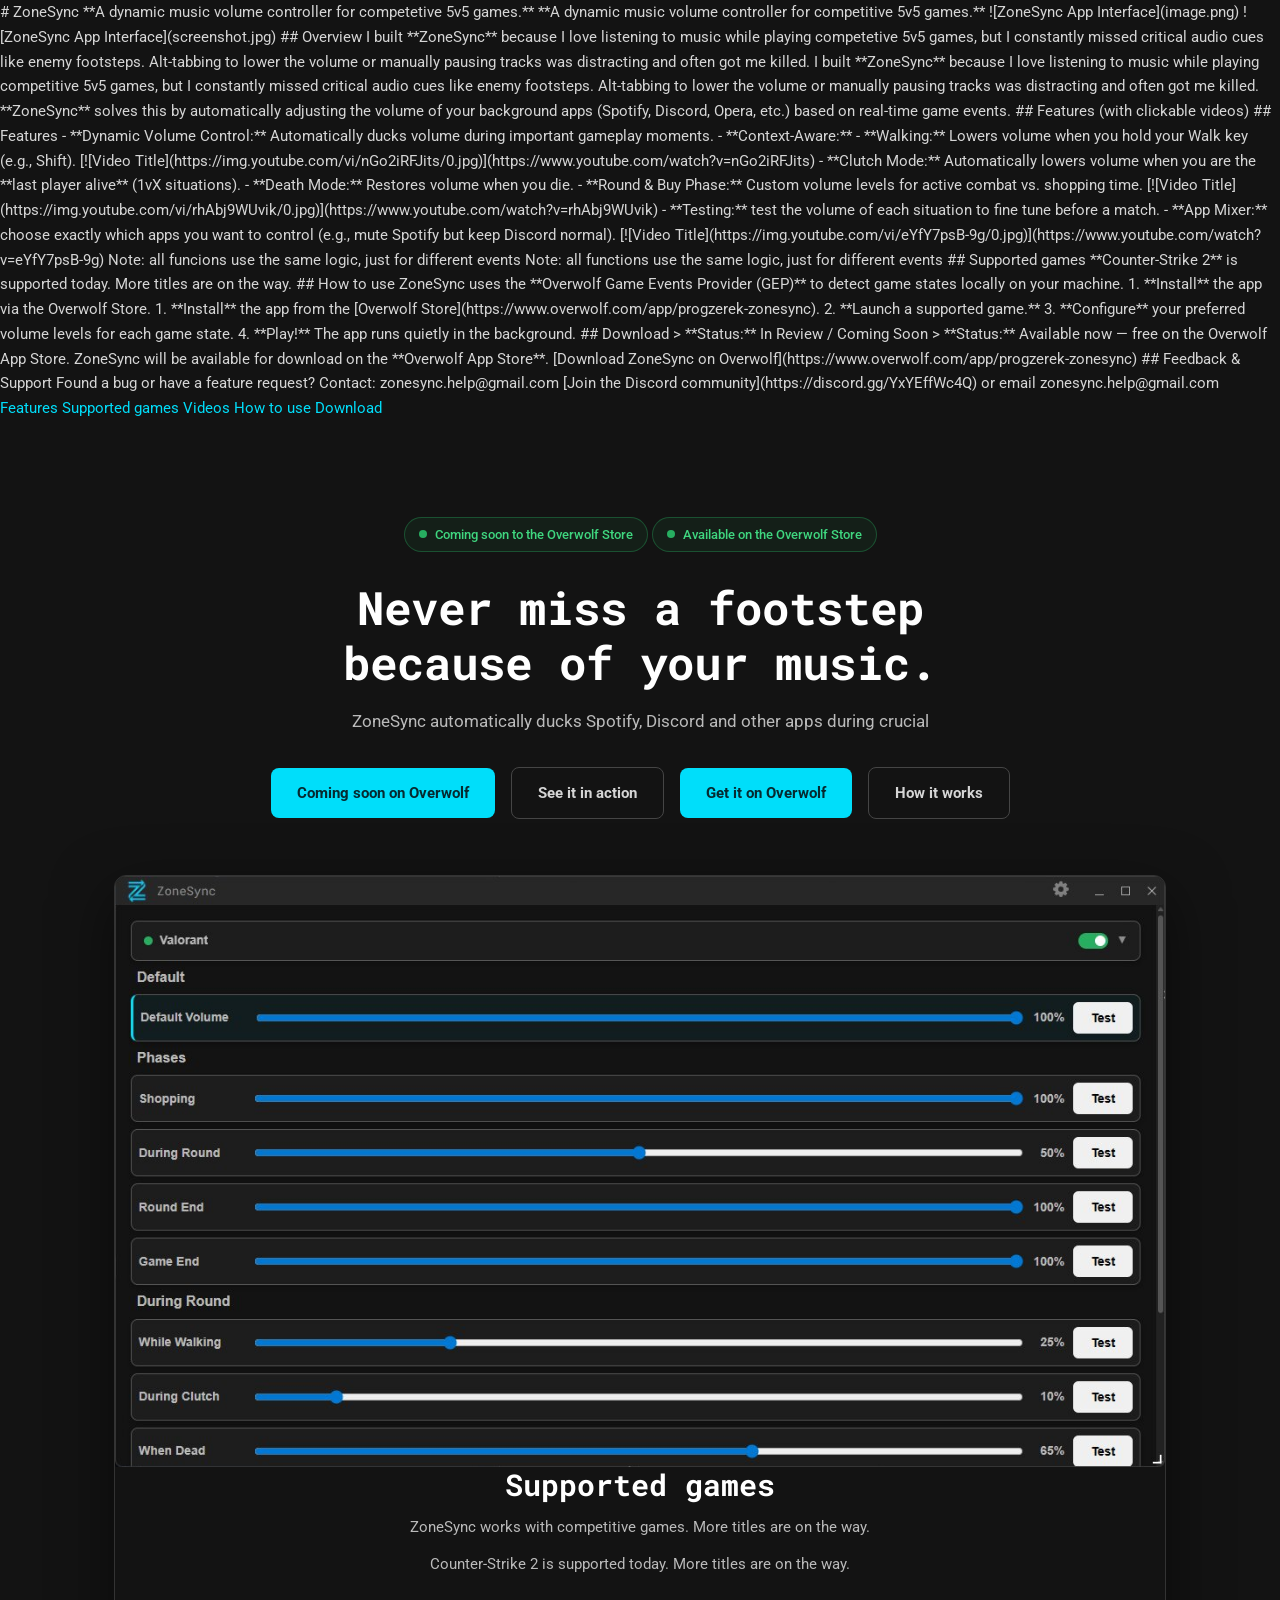
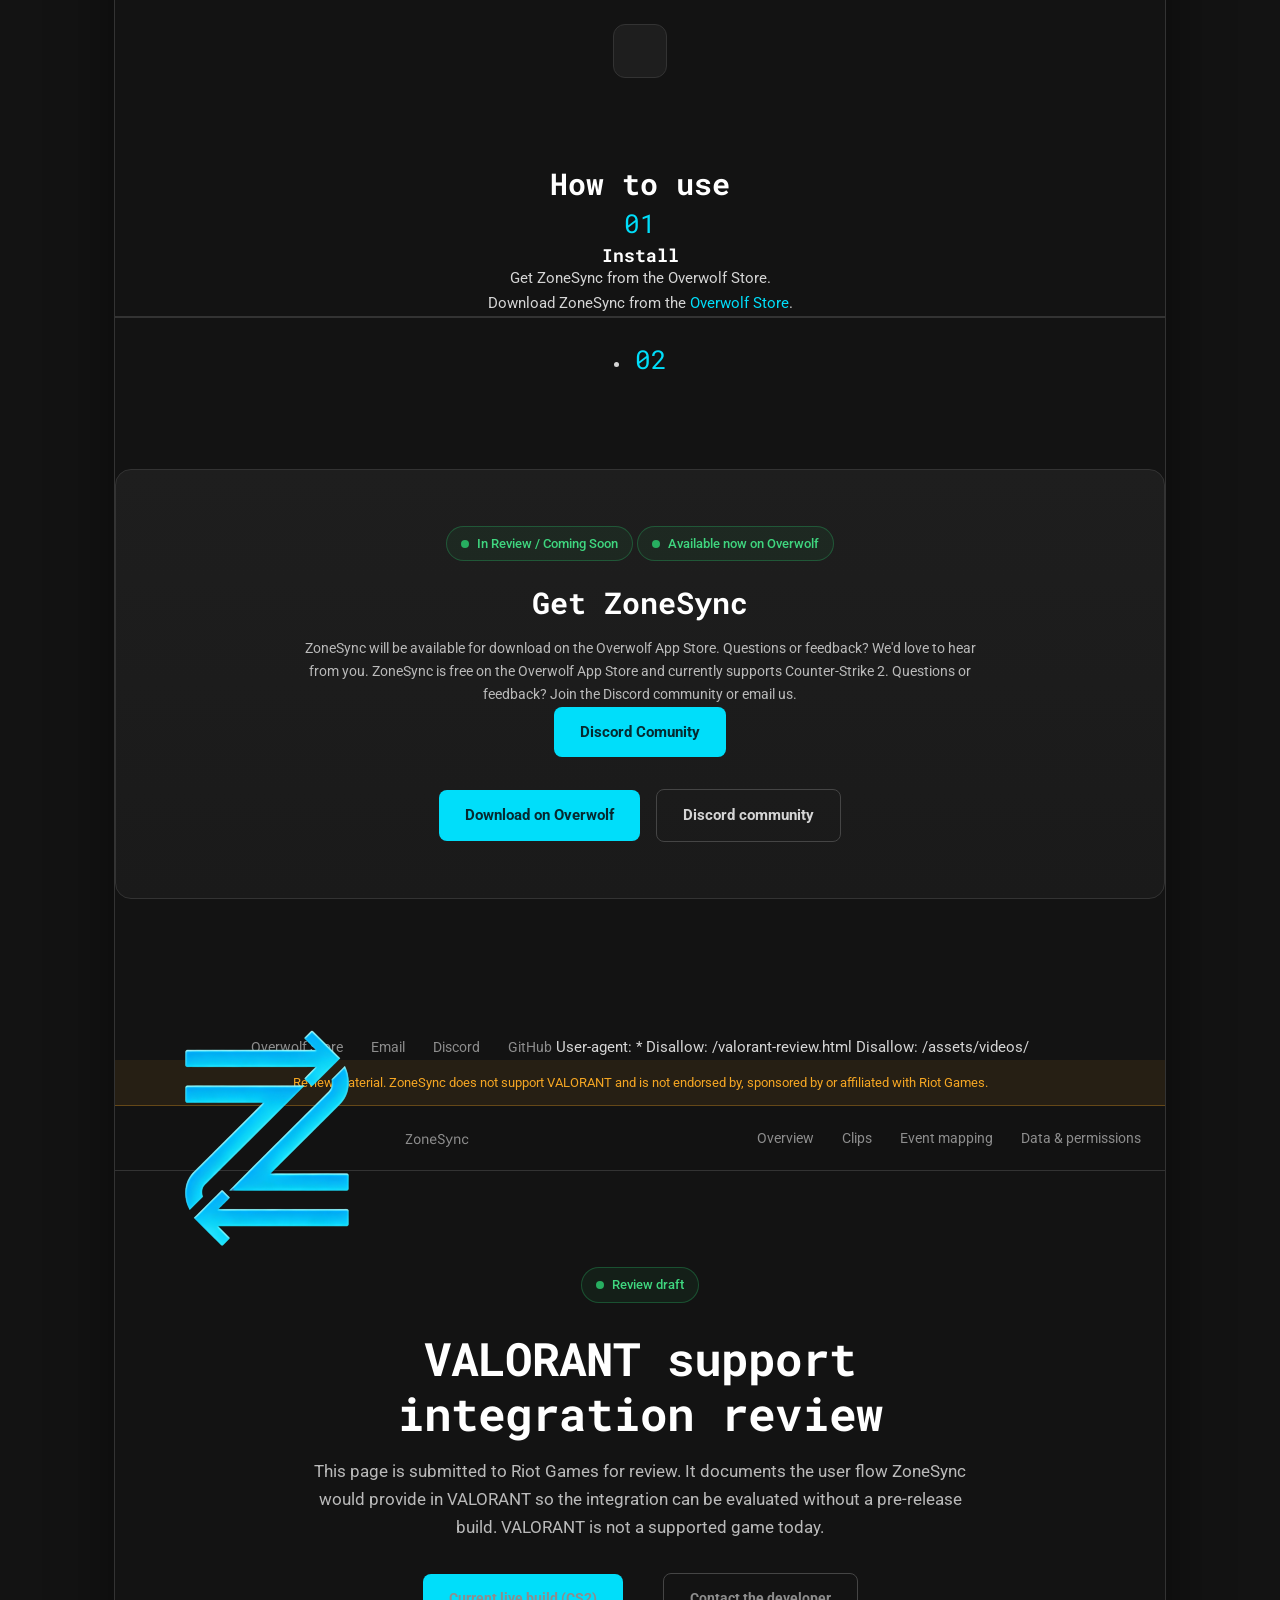
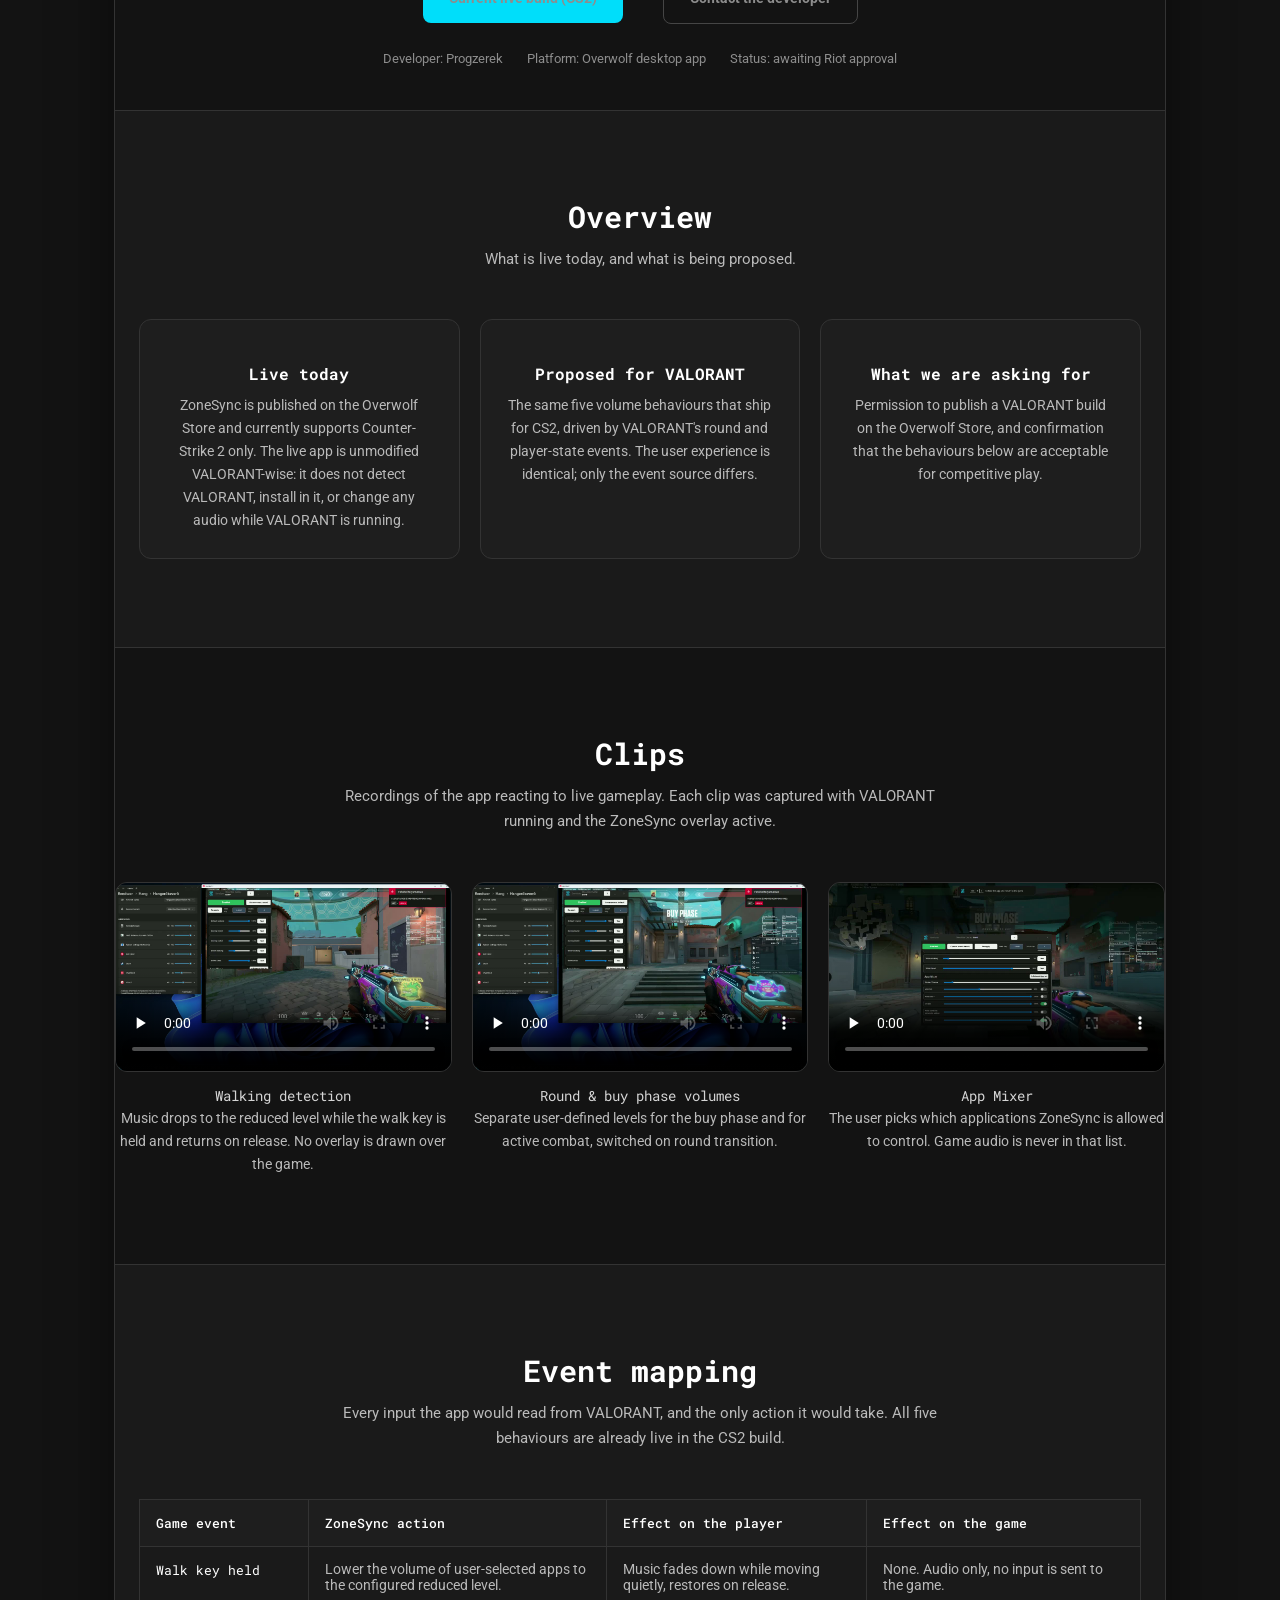
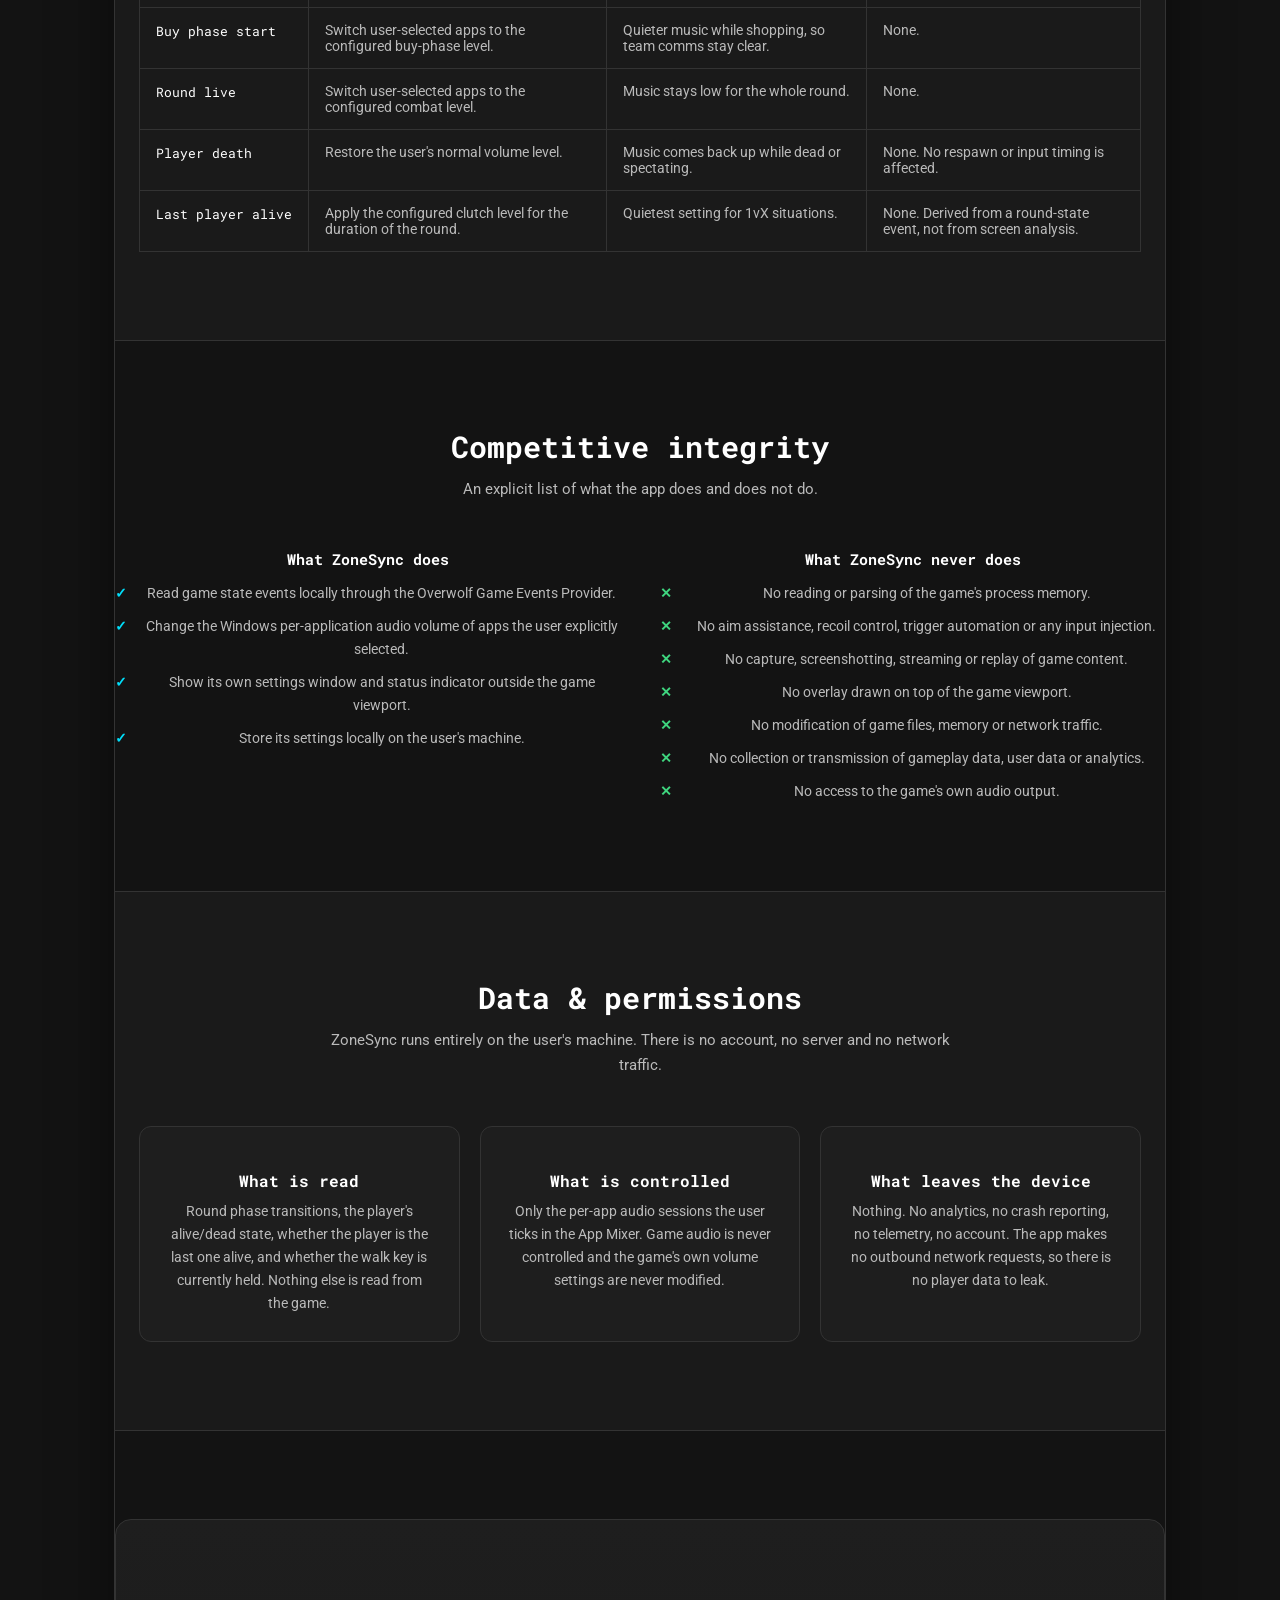
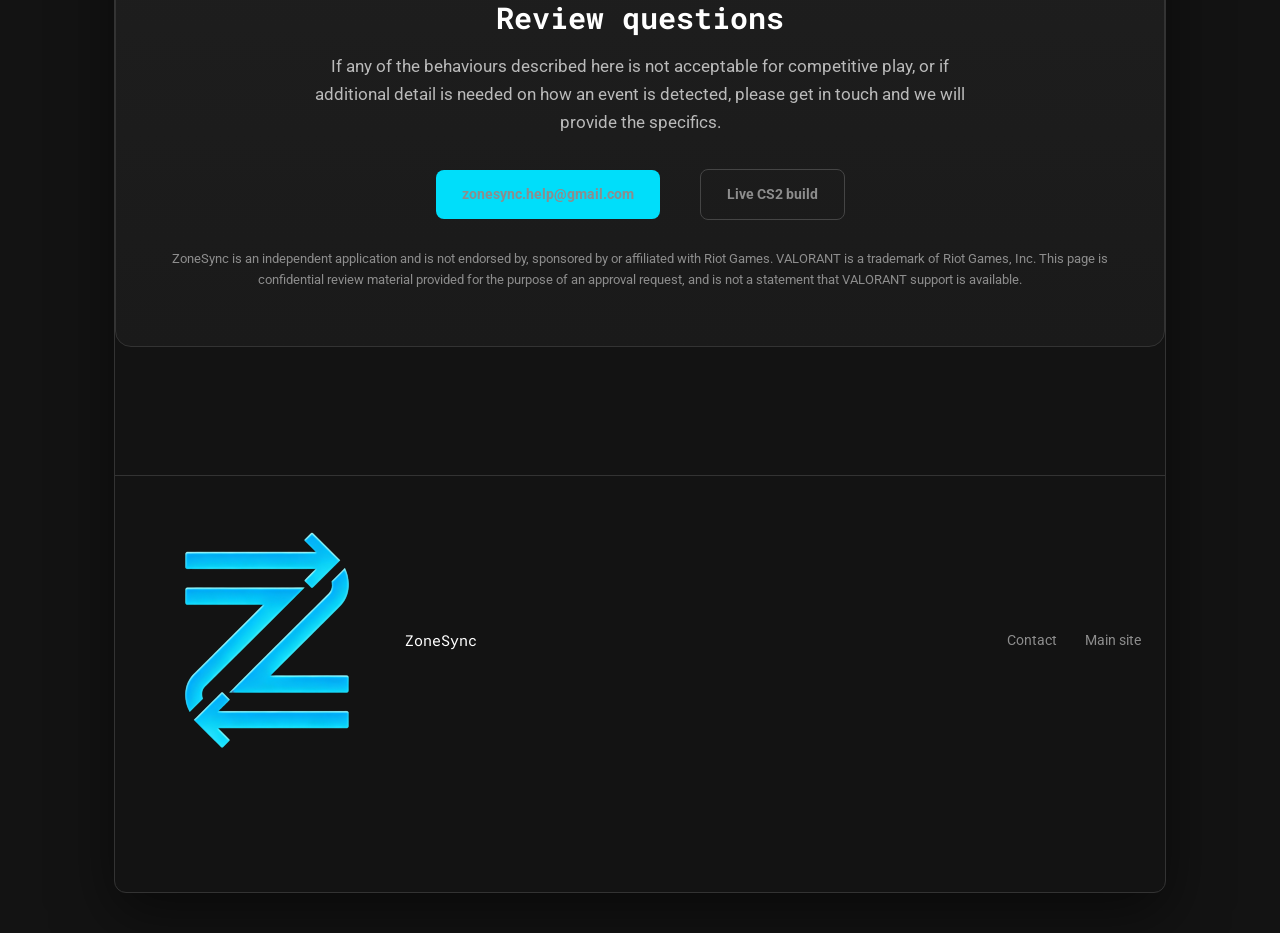
==== commit 17465f60: "Fix spelling errors and update ZoneSync content Corrected spelling errors and updated content for Zo" ====
--- a/index.html
+++ b/index.html
@@ -1,129 +1,102 @@
-<!DOCTYPE html>
-<html lang="en">
-<head>
+# ZoneSync
+
+**A dynamic music volume controller for competetive 5v5 games.**
+**A dynamic music volume controller for competitive 5v5 games.**
+
+![ZoneSync App Interface](image.png)
+![ZoneSync App Interface](screenshot.jpg)
+
+## Overview
+I built **ZoneSync** because I love listening to music while playing competetive 5v5 games, but I constantly missed critical audio cues like enemy footsteps. Alt-tabbing to lower the volume or manually pausing tracks was distracting and often got me killed.
+I built **ZoneSync** because I love listening to music while playing competitive 5v5 games, but I constantly missed critical audio cues like enemy footsteps. Alt-tabbing to lower the volume or manually pausing tracks was distracting and often got me killed.
+
+**ZoneSync** solves this by automatically adjusting the volume of your background apps (Spotify, Discord, Opera, etc.) based on real-time game events.
+
+## Features (with clickable videos)
+## Features
+- **Dynamic Volume Control:** Automatically ducks volume during important gameplay moments.
+- **Context-Aware:**
+  - **Walking:** Lowers volume when you hold your Walk key (e.g., Shift).
+    [![Video Title](https://img.youtube.com/vi/nGo2iRFJits/0.jpg)](https://www.youtube.com/watch?v=nGo2iRFJits)
+  - **Clutch Mode:** Automatically lowers volume when you are the **last player alive** (1vX situations).
+  - **Death Mode:** Restores volume when you die.
+  - **Round & Buy Phase:** Custom volume levels for active combat vs. shopping time.
+    [![Video Title](https://img.youtube.com/vi/rhAbj9WUvik/0.jpg)](https://www.youtube.com/watch?v=rhAbj9WUvik)
+- **Testing:** test the volume of each situation to fine tune before a match.
+- **App Mixer:** choose exactly which apps you want to control (e.g., mute Spotify but keep Discord normal).
+  [![Video Title](https://img.youtube.com/vi/eYfY7psB-9g/0.jpg)](https://www.youtube.com/watch?v=eYfY7psB-9g)
+  
+  Note: all funcions use the same logic, just for different events
+
+  Note: all functions use the same logic, just for different events
+
+## Supported games
+**Counter-Strike 2** is supported today. More titles are on the way.
+
+## How to use
+ZoneSync uses the **Overwolf Game Events Provider (GEP)** to detect game states locally on your machine.
+
+1. **Install** the app via the Overwolf Store.
+1. **Install** the app from the [Overwolf Store](https://www.overwolf.com/app/progzerek-zonesync).
+2. **Launch a supported game.**
+3. **Configure** your preferred volume levels for each game state.
+4. **Play!** The app runs quietly in the background.
+
+## Download
+> **Status:** In Review / Coming Soon
+> **Status:** Available now — free on the Overwolf App Store.
+
+ZoneSync will be available for download on the **Overwolf App Store**.
+[Download ZoneSync on Overwolf](https://www.overwolf.com/app/progzerek-zonesync)
+
+## Feedback & Support
+Found a bug or have a feature request?
+Contact: zonesync.help@gmail.com
+
+[Join the Discord community](https://discord.gg/YxYEffWc4Q) or email zonesync.help@gmail.com
+
   <meta charset="UTF-8">
   <meta name="viewport" content="width=device-width, initial-scale=1.0">
   <title>ZoneSync - Dynamic music volume control for competitive games</title>
   <meta name="description" content="ZoneSync automatically adjusts your music and app volume during competitive gameplay so you never miss footsteps, clutches or callouts.">
   <meta property="og:title" content="ZoneSync — Dynamic music volume control for competitive games">
   <meta property="og:description" content="Automatically ducks Spotify, Discord and other apps during crucial competitive moments — and restores them right after.">
+  <title>ZoneSync — Dynamic music volume control for Counter-Strike 2</title>
+  <meta name="description" content="ZoneSync automatically adjusts your music and app volume during Counter-Strike 2 so you never miss footsteps, clutches or callouts. Free on the Overwolf Store.">
+  <meta property="og:title" content="ZoneSync — Dynamic music volume control for Counter-Strike 2">
+  <meta property="og:description" content="Automatically ducks Spotify, Discord and other apps during crucial CS2 moments — walks, clutches, buy rounds — and restores them right after.">
   <meta property="og:url" content="https://progzerek.github.io/zonesync-info/">
   <meta property="og:image" content="https://progzerek.github.io/zonesync-info/screenshot.jpg">
   <link rel="icon" type="image/png" href="assets/zonesync_icon.png">
-  <link rel="preconnect" href="https://fonts.googleapis.com">
-  <link rel="preconnect" href="https://fonts.gstatic.com" crossorigin>
-  <link href="https://fonts.googleapis.com/css2?family=Roboto+Mono:wght@400;500;700&family=Roboto:wght@400;500;700&display=swap" rel="stylesheet">
-  <link rel="stylesheet" href="assets/css/style.css">
-</head>
-<body>
-
-  <nav class="nav">
-    <div class="container nav-inner">
-      <a class="brand" href="#top">
-        <img src="assets/zonesync_icon.png" alt="ZoneSync logo">
-        <span>ZoneSync</span>
-      </a>
-      <div class="nav-links">
         <a href="#features">Features</a>
         <a href="#games">Supported games</a>
         <a href="#videos">Videos</a>
         <a href="#how-to-use">How to use</a>
         <a href="#download">Download</a>
       </div>
-    </div>
-  </nav>
 
   <header class="hero container" id="top">
     <span class="badge"><span class="badge-dot"></span>Coming soon to the Overwolf Store</span>
+    <span class="badge"><span class="badge-dot"></span>Available on the Overwolf Store</span>
     <h1>Never miss a footstep<br>because of your music.</h1>
     <p class="sub">
       ZoneSync automatically ducks Spotify, Discord and other apps during crucial
-      competitive moments — walks, clutches, buy rounds — and restores them right after.
     </p>
     <div class="cta-row">
       <a class="btn btn-primary" href="#download">Coming soon on Overwolf</a>
       <a class="btn btn-ghost" href="#videos">See it in action</a>
+      <a class="btn btn-primary" href="https://www.overwolf.com/app/progzerek-zonesync" target="_blank" rel="noopener">Get it on Overwolf</a>
+      <a class="btn btn-ghost" href="#how-to-use">How it works</a>
     </div>
     <div class="hero-shot">
       <img src="screenshot.jpg" alt="ZoneSync app interface" width="1200" height="675">
-    </div>
-  </header>
-
-  <section class="section container" id="features">
-    <div class="section-head">
-      <h2 class="section-title">Features</h2>
-      <p class="section-sub">Every mode uses the same core logic, tuned to a different game event.</p>
-    </div>
-    <div class="grid features-grid">
-
-      <article class="card">
-        <div class="card-icon">
-          <svg viewBox="0 0 24 24" fill="none" stroke="currentColor" stroke-width="1.8" stroke-linecap="round" stroke-linejoin="round"><polygon points="11 5 6 9 2 9 2 15 6 15 11 19 11 5"/><path d="M15.54 8.46a5 5 0 0 1 0 7.07"/><path d="M19.07 4.93a10 10 0 0 1 0 14.14"/></svg>
-        </div>
-        <h3>Dynamic Volume Control</h3>
-        <p>Music automatically ducks during important gameplay moments, then smoothly returns when the danger is over.</p>
-      </article>
-
-      <article class="card">
-        <div class="card-icon">
-          <svg viewBox="0 0 24 24" fill="none" stroke="currentColor" stroke-width="1.8" stroke-linecap="round" stroke-linejoin="round"><circle cx="12" cy="5" r="1"/><path d="m9 20 3-6 3 6"/><path d="m6 8 6 2 6-2"/><path d="M12 10v4"/></svg>
-        </div>
-        <h3>Walking</h3>
-        <p>Volume lowers whenever you hold your Walk key (e.g. Shift), so you can actually hear what's around you.</p>
-      </article>
-
-      <article class="card">
-        <div class="card-icon">
-          <svg viewBox="0 0 24 24" fill="none" stroke="currentColor" stroke-width="1.8" stroke-linecap="round" stroke-linejoin="round"><circle cx="12" cy="12" r="8"/><line x1="12" y1="2" x2="12" y2="6"/><line x1="12" y1="18" x2="12" y2="22"/><line x1="2" y1="12" x2="6" y2="12"/><line x1="18" y1="12" x2="22" y2="12"/></svg>
-        </div>
-        <h3>Clutch Mode</h3>
-        <p>Volume drops automatically when you're the last player alive — full focus for your 1vX situations.</p>
-      </article>
-
-      <article class="card">
-        <div class="card-icon">
-          <svg viewBox="0 0 24 24" fill="none" stroke="currentColor" stroke-width="1.8" stroke-linecap="round" stroke-linejoin="round"><polygon points="8 2 16 2 22 8 22 16 16 22 8 22 2 16 2 8"/><line x1="9" y1="9" x2="15" y2="15"/><line x1="15" y1="9" x2="9" y2="15"/></svg>
-        </div>
-        <h3>Death Mode</h3>
-        <p>Full volume comes back the moment you die. Spectate your teammates without touching the pause button.</p>
-      </article>
-
-      <article class="card">
-        <div class="card-icon">
-          <svg viewBox="0 0 24 24" fill="none" stroke="currentColor" stroke-width="1.8" stroke-linecap="round" stroke-linejoin="round"><circle cx="12" cy="13" r="8"/><path d="M12 9v4l3 1"/><line x1="10" y1="2" x2="14" y2="2"/></svg>
-        </div>
-        <h3>Round &amp; Buy Phase</h3>
-        <p>Separate volume levels for active combat versus shopping time, detected automatically each round.</p>
-      </article>
-
-      <article class="card">
-        <div class="card-icon">
-          <svg viewBox="0 0 24 24" fill="none" stroke="currentColor" stroke-width="1.8" stroke-linecap="round" stroke-linejoin="round"><line x1="21" y1="4" x2="14" y2="4"/><line x1="10" y1="4" x2="3" y2="4"/><line x1="21" y1="12" x2="12" y2="12"/><line x1="8" y1="12" x2="3" y2="12"/><line x1="21" y1="20" x2="16" y2="20"/><line x1="12" y1="20" x2="3" y2="20"/><line x1="14" y1="2" x2="14" y2="6"/><line x1="8" y1="10" x2="8" y2="14"/><line x1="16" y1="18" x2="16" y2="22"/></svg>
-        </div>
-        <h3>App Mixer</h3>
-        <p>Choose exactly which apps get controlled — mute Spotify while Discord stays at normal volume.</p>
-      </article>
-
-    </div>
-  </section>
-
-  <section class="section section-alt" id="games">
-    <div class="container">
       <div class="section-head">
         <h2 class="section-title">Supported games</h2>
         <p class="section-sub">ZoneSync works with competitive games. More titles are on the way.</p>
+        <p class="section-sub">Counter-Strike 2 is supported today. More titles are on the way.</p>
       </div>
       <div class="games-grid">
         <article class="card game-card">
-            <div class="card-icon game-icon">
-              <svg viewBox="0 0 24 24" fill="none" stroke="currentColor" stroke-width="1.8" stroke-linecap="round" stroke-linejoin="round"><line x1="6" y1="11" x2="10" y2="11"/><line x1="8" y1="9" x2="8" y2="13"/><line x1="15" y1="12" x2="15.01" y2="12"/><line x1="18" y1="10" x2="18.01" y2="10"/><path d="M17.32 5H6.68a4 4 0 0 0-3.978 3.59c-.006.052-.01.101-.017.152C2.604 9.416 2 14.456 2 16a3 3 0 0 0 3 3c1 0 1.5-.5 2-1l1.414-1.414A2 2 0 0 1 9.828 16h4.344a2 2 0 0 1 1.414.586L17 18c.5.5 1 1 2 1a3 3 0 0 0 3-3c0-1.545-.604-6.584-.685-7.258-.007-.05-.011-.1-.017-.151A4 4 0 0 0 17.32 5z"/></svg>
-            </div>
-            <span class="game-tag">Supported</span>
-            <h3>Counter-Strike 2</h3>
-            <p>CS2 — full walking, clutch, death and buy-round detection.</p>
-          </article>
-        <p class="games-more">More titles coming soon.</p>
-      </div>
     </div>
   </section>
 <!--
@@ -153,41 +126,431 @@
   <section class="section container" id="how-to-use">
     <div class="section-head">
       <h2 class="section-title">How to use</h2>
-      <p class="section-sub">ZoneSync uses the Overwolf Game Events Provider to detect game states locally on your machine.</p>
-    </div>
-    <ol class="steps">
-      <li class="step">
         <span class="step-num">01</span>
         <h3>Install</h3>
         <p>Get ZoneSync from the Overwolf Store.</p>
+        <p>Download ZoneSync from the <a href="https://www.overwolf.com/app/progzerek-zonesync" target="_blank" rel="noopener">Overwolf Store</a>.</p>
       </li>
       <li class="step">
         <span class="step-num">02</span>
-        <h3>Launch a supported game</h3>
-        <p>The app detects the game automatically.</p>
-      </li>
-      <li class="step">
-        <span class="step-num">03</span>
-        <h3>Configure</h3>
-        <p>Set your preferred volume levels for each game state.</p>
-      </li>
-      <li class="step">
-        <span class="step-num">04</span>
-        <h3>Play!</h3>
-        <p>ZoneSync runs quietly in the background.</p>
-      </li>
-    </ol>
-  </section>
-
   <section class="section container" id="download">
     <div class="download-card">
       <span class="badge"><span class="badge-dot"></span>In Review / Coming Soon</span>
+      <span class="badge"><span class="badge-dot"></span>Available now on Overwolf</span>
       <h2 class="download-title">Get ZoneSync</h2>
       <p class="sub">
         ZoneSync will be available for download on the Overwolf App Store.
         Questions or feedback? We'd love to hear from you.
+        ZoneSync is free on the Overwolf App Store and currently supports Counter-Strike 2.
+        Questions or feedback? Join the Discord community or email us.
       </p>
       <a class="btn btn-primary" href="https://discord.gg/YxYEffWc4Q">Discord Comunity</a>
+      <div class="cta-row">
+        <a class="btn btn-primary" href="https://www.overwolf.com/app/progzerek-zonesync" target="_blank" rel="noopener">Download on Overwolf</a>
+        <a class="btn btn-ghost" href="https://discord.gg/YxYEffWc4Q">Discord community</a>
+      </div>
+    </div>
+  </section>
+
+      </div>
+      <div class="footer-links">
+        <a href="https://www.overwolf.com/app/progzerek-zonesync" target="_blank" rel="noopener">Overwolf Store</a>
+        <a href="mailto:zonesync.help@gmail.com">Email</a>
+        <a href="https://discord.gg/YxYEffWc4Q">Discord</a>
+        <a href="https://github.com/progzerek/zonesync-info">GitHub</a>
+User-agent: *
+Disallow: /valorant-review.html
+Disallow: /assets/videos/
+
+<!DOCTYPE html>
+<html lang="en">
+<head>
+  <meta charset="UTF-8">
+  <meta name="viewport" content="width=device-width, initial-scale=1.0">
+  <meta name="robots" content="noindex, nofollow, noarchive, nosnippet">
+  <meta name="googlebot" content="noindex, nofollow">
+  <title>ZoneSync — VALORANT integration review materials</title>
+  <meta name="description" content="Review materials for Riot Games. VALORANT support for ZoneSync is not available; this page documents the intended user flow and event mapping.">
+  <link rel="icon" type="image/png" href="assets/zonesync_icon.png">
+  <link rel="preconnect" href="https://fonts.googleapis.com">
+  <link rel="preconnect" href="https://fonts.gstatic.com" crossorigin>
+  <link href="https://fonts.googleapis.com/css2?family=Roboto+Mono:wght@400;500;700&family=Roboto:wght@400;500;700&display=swap" rel="stylesheet">
+  <link rel="stylesheet" href="assets/css/style.css">
+  <style>
+    .notice {
+      background: rgba(245, 166, 35, 0.08);
+      border-bottom: 1px solid rgba(245, 166, 35, 0.3);
+      color: #f5a623;
+    }
+
+    .notice-inner {
+      padding: 12px 24px;
+      font-size: 13px;
+      text-align: center;
+    }
+
+    .review-meta {
+      display: flex;
+      justify-content: center;
+      gap: 8px 24px;
+      flex-wrap: wrap;
+      margin-top: 24px;
+      color: var(--muted);
+      font-size: 13px;
+    }
+
+    .video-note {
+      color: var(--muted-2);
+      font-size: 14px;
+    }
+
+    .table-wrap {
+      overflow-x: auto;
+    }
+
+    .event-table {
+      width: 100%;
+      min-width: 760px;
+      border-collapse: collapse;
+      font-size: 14px;
+    }
+
+    .event-table th,
+    .event-table td {
+      padding: 14px 16px;
+      border: 1px solid var(--border);
+      text-align: left;
+      vertical-align: top;
+    }
+
+    .event-table th {
+      background: var(--surface);
+      color: #ffffff;
+      font-family: "Roboto Mono", monospace;
+      font-size: 13px;
+      font-weight: 500;
+    }
+
+    .event-table td {
+      background: var(--surface-2);
+      color: var(--muted-2);
+    }
+
+    .event-table td.event {
+      color: #ffffff;
+      font-family: "Roboto Mono", monospace;
+      font-size: 13px;
+      white-space: nowrap;
+    }
+
+    .col-2 {
+      column-count: 2;
+      column-gap: 40px;
+    }
+
+    .col-2 h3 {
+      margin: 0 0 14px;
+      font-size: 15px;
+      break-after: avoid;
+    }
+
+    .do-list,
+    .dont-list {
+      list-style: none;
+    }
+
+    .do-list li,
+    .dont-list li {
+      position: relative;
+      margin-bottom: 10px;
+      padding-left: 28px;
+      color: var(--muted-2);
+      font-size: 14px;
+    }
+
+    .do-list li::before,
+    .dont-list li::before {
+      position: absolute;
+      left: 0;
+      font-weight: 700;
+    }
+
+    .do-list li::before {
+      content: "\2713";
+      color: var(--accent);
+    }
+
+    .dont-list li::before {
+      content: "\2715";
+      color: #3fd67f;
+    }
+
+    .legal {
+      margin-top: 28px;
+      color: var(--muted);
+      font-size: 13px;
+      text-align: center;
+    }
+
+    @media (max-width: 760px) {
+      .col-2 {
+        column-count: 1;
+      }
+    }
+  </style>
+</head>
+<body>
+
+  <div class="notice">
+    <div class="container notice-inner">
+      Review material. ZoneSync does not support VALORANT and is not endorsed by, sponsored by or affiliated with Riot Games.
+    </div>
+  </div>
+
+  <nav class="nav">
+    <div class="container nav-inner">
+      <a class="brand" href="#top">
+        <img src="assets/zonesync_icon.png" alt="ZoneSync logo">
+        <span>ZoneSync</span>
+      </a>
+      <div class="nav-links">
+        <a href="#overview">Overview</a>
+        <a href="#clips">Clips</a>
+        <a href="#mapping">Event mapping</a>
+        <a href="#privacy">Data &amp; permissions</a>
+      </div>
+    </div>
+  </nav>
+
+  <header class="hero container" id="top">
+    <span class="badge"><span class="badge-dot"></span>Review draft</span>
+    <h1>VALORANT support<br>integration review</h1>
+    <p class="sub">
+      This page is submitted to Riot Games for review. It documents the user flow ZoneSync
+      would provide in VALORANT so the integration can be evaluated without a pre-release
+      build. VALORANT is not a supported game today.
+    </p>
+    <div class="cta-row">
+      <a class="btn btn-primary" href="https://www.overwolf.com/app/progzerek-zonesync" target="_blank" rel="noopener">Current live build (CS2)</a>
+      <a class="btn btn-ghost" href="mailto:zonesync.help@gmail.com">Contact the developer</a>
+    </div>
+    <div class="review-meta">
+      <span>Developer: Progzerek</span>
+      <span>Platform: Overwolf desktop app</span>
+      <span>Status: awaiting Riot approval</span>
+    </div>
+  </header>
+
+  <section class="section section-alt" id="overview">
+    <div class="container">
+      <div class="section-head">
+        <h2 class="section-title">Overview</h2>
+        <p class="section-sub">What is live today, and what is being proposed.</p>
+      </div>
+      <div class="grid features-grid">
+        <article class="card">
+          <h3>Live today</h3>
+          <p>
+            ZoneSync is published on the Overwolf Store and currently supports
+            Counter-Strike 2 only. The live app is unmodified VALORANT-wise: it does not
+            detect VALORANT, install in it, or change any audio while VALORANT is running.
+          </p>
+        </article>
+        <article class="card">
+          <h3>Proposed for VALORANT</h3>
+          <p>
+            The same five volume behaviours that ship for CS2, driven by VALORANT's
+            round and player-state events. The user experience is identical; only the
+            event source differs.
+          </p>
+        </article>
+        <article class="card">
+          <h3>What we are asking for</h3>
+          <p>
+            Permission to publish a VALORANT build on the Overwolf Store, and confirmation
+            that the behaviours below are acceptable for competitive play.
+          </p>
+        </article>
+      </div>
+    </div>
+  </section>
+
+  <section class="section container" id="clips">
+    <div class="section-head">
+      <h2 class="section-title">Clips</h2>
+      <p class="section-sub">
+        Recordings of the app reacting to live gameplay. Each clip was captured with
+        VALORANT running and the ZoneSync overlay active.
+      </p>
+    </div>
+    <div class="grid videos-grid">
+      <div class="video-item">
+        <video class="video-card" controls preload="none" playsinline poster="assets/videos/posters/walking.jpg" src="assets/videos/walking.mp4"></video>
+        <p class="video-label">Walking detection</p>
+        <p class="video-note">
+          Music drops to the reduced level while the walk key is held and returns on release.
+          No overlay is drawn over the game.
+        </p>
+      </div>
+      <div class="video-item">
+        <video class="video-card" controls preload="none" playsinline poster="assets/videos/posters/buy-phase.jpg" src="assets/videos/buy-phase.mp4"></video>
+        <p class="video-label">Round &amp; buy phase volumes</p>
+        <p class="video-note">
+          Separate user-defined levels for the buy phase and for active combat, switched
+          on round transition.
+        </p>
+      </div>
+      <div class="video-item">
+        <video class="video-card" controls preload="none" playsinline poster="assets/videos/posters/app-mixer.jpg" src="assets/videos/app-mixer.mp4"></video>
+        <p class="video-label">App Mixer</p>
+        <p class="video-note">
+          The user picks which applications ZoneSync is allowed to control. Game audio is
+          never in that list.
+        </p>
+      </div>
+    </div>
+  </section>
+
+  <section class="section section-alt" id="mapping">
+    <div class="container">
+      <div class="section-head">
+        <h2 class="section-title">Event mapping</h2>
+        <p class="section-sub">
+          Every input the app would read from VALORANT, and the only action it would take.
+          All five behaviours are already live in the CS2 build.
+        </p>
+      </div>
+      <div class="table-wrap">
+        <table class="event-table">
+          <thead>
+            <tr>
+              <th>Game event</th>
+              <th>ZoneSync action</th>
+              <th>Effect on the player</th>
+              <th>Effect on the game</th>
+            </tr>
+          </thead>
+          <tbody>
+            <tr>
+              <td class="event">Walk key held</td>
+              <td>Lower the volume of user-selected apps to the configured reduced level.</td>
+              <td>Music fades down while moving quietly, restores on release.</td>
+              <td>None. Audio only, no input is sent to the game.</td>
+            </tr>
+            <tr>
+              <td class="event">Buy phase start</td>
+              <td>Switch user-selected apps to the configured buy-phase level.</td>
+              <td>Quieter music while shopping, so team comms stay clear.</td>
+              <td>None.</td>
+            </tr>
+            <tr>
+              <td class="event">Round live</td>
+              <td>Switch user-selected apps to the configured combat level.</td>
+              <td>Music stays low for the whole round.</td>
+              <td>None.</td>
+            </tr>
+            <tr>
+              <td class="event">Player death</td>
+              <td>Restore the user's normal volume level.</td>
+              <td>Music comes back up while dead or spectating.</td>
+              <td>None. No respawn or input timing is affected.</td>
+            </tr>
+            <tr>
+              <td class="event">Last player alive</td>
+              <td>Apply the configured clutch level for the duration of the round.</td>
+              <td>Quietest setting for 1vX situations.</td>
+              <td>None. Derived from a round-state event, not from screen analysis.</td>
+            </tr>
+          </tbody>
+        </table>
+      </div>
+    </div>
+  </section>
+
+  <section class="section container" id="integrity">
+    <div class="section-head">
+      <h2 class="section-title">Competitive integrity</h2>
+      <p class="section-sub">An explicit list of what the app does and does not do.</p>
+    </div>
+    <div class="col-2">
+      <div>
+        <h3>What ZoneSync does</h3>
+        <ul class="do-list">
+          <li>Read game state events locally through the Overwolf Game Events Provider.</li>
+          <li>Change the Windows per-application audio volume of apps the user explicitly selected.</li>
+          <li>Show its own settings window and status indicator outside the game viewport.</li>
+          <li>Store its settings locally on the user's machine.</li>
+        </ul>
+      </div>
+      <div>
+        <h3>What ZoneSync never does</h3>
+        <ul class="dont-list">
+          <li>No reading or parsing of the game's process memory.</li>
+          <li>No aim assistance, recoil control, trigger automation or any input injection.</li>
+          <li>No capture, screenshotting, streaming or replay of game content.</li>
+          <li>No overlay drawn on top of the game viewport.</li>
+          <li>No modification of game files, memory or network traffic.</li>
+          <li>No collection or transmission of gameplay data, user data or analytics.</li>
+          <li>No access to the game's own audio output.</li>
+        </ul>
+      </div>
+    </div>
+  </section>
+
+  <section class="section section-alt" id="privacy">
+    <div class="container">
+      <div class="section-head">
+        <h2 class="section-title">Data &amp; permissions</h2>
+        <p class="section-sub">
+          ZoneSync runs entirely on the user's machine. There is no account, no server and
+          no network traffic.
+        </p>
+      </div>
+      <div class="grid features-grid">
+        <article class="card">
+          <h3>What is read</h3>
+          <p>
+            Round phase transitions, the player's alive/dead state, whether the player is
+            the last one alive, and whether the walk key is currently held. Nothing else is
+            read from the game.
+          </p>
+        </article>
+        <article class="card">
+          <h3>What is controlled</h3>
+          <p>
+            Only the per-app audio sessions the user ticks in the App Mixer. Game audio is
+            never controlled and the game's own volume settings are never modified.
+          </p>
+        </article>
+        <article class="card">
+          <h3>What leaves the device</h3>
+          <p>
+            Nothing. No analytics, no crash reporting, no telemetry, no account. The app
+            makes no outbound network requests, so there is no player data to leak.
+          </p>
+        </article>
+      </div>
+    </div>
+  </section>
+
+  <section class="section container" id="contact">
+    <div class="download-card">
+      <h2 class="download-title">Review questions</h2>
+      <p class="sub">
+        If any of the behaviours described here is not acceptable for competitive play, or
+        if additional detail is needed on how an event is detected, please get in touch and
+        we will provide the specifics.
+      </p>
+      <div class="cta-row">
+        <a class="btn btn-primary" href="mailto:zonesync.help@gmail.com">zonesync.help@gmail.com</a>
+        <a class="btn btn-ghost" href="https://www.overwolf.com/app/progzerek-zonesync" target="_blank" rel="noopener">Live CS2 build</a>
+      </div>
+      <p class="legal">
+        ZoneSync is an independent application and is not endorsed by, sponsored by or
+        affiliated with Riot Games. VALORANT is a trademark of Riot Games, Inc. This page is
+        confidential review material provided for the purpose of an approval request, and is
+        not a statement that VALORANT support is available.
+      </p>
     </div>
   </section>
 
@@ -198,9 +561,8 @@
         <span>ZoneSync</span>
       </div>
       <div class="footer-links">
-        <a href="mailto:zonesync.help@gmail.com">Email</a>
-        <a href="https://discord.gg/YxYEffWc4Q">Discord</a>
-        <a href="https://github.com/progzerek/zonesync-info">GitHub</a>
+        <a href="mailto:zonesync.help@gmail.com">Contact</a>
+        <a href="index.html">Main site</a>
       </div>
     </div>
   </footer>
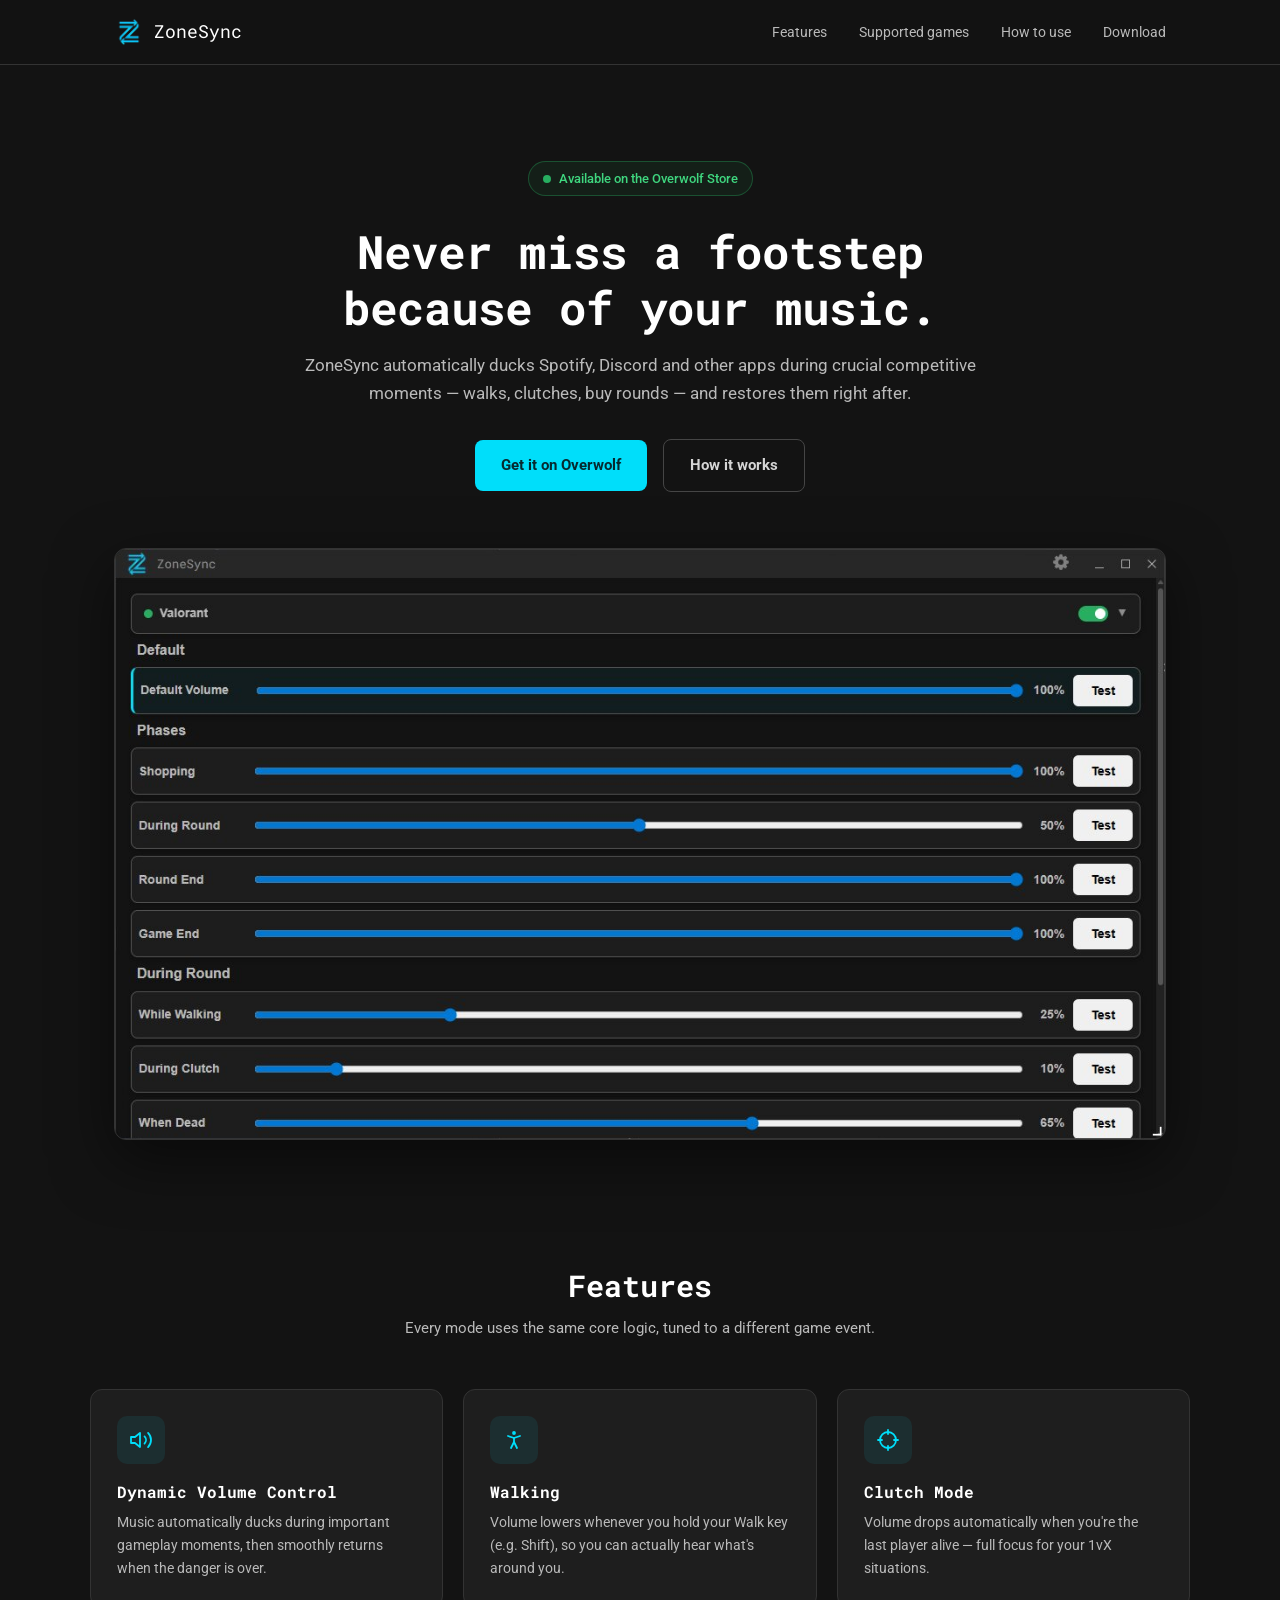
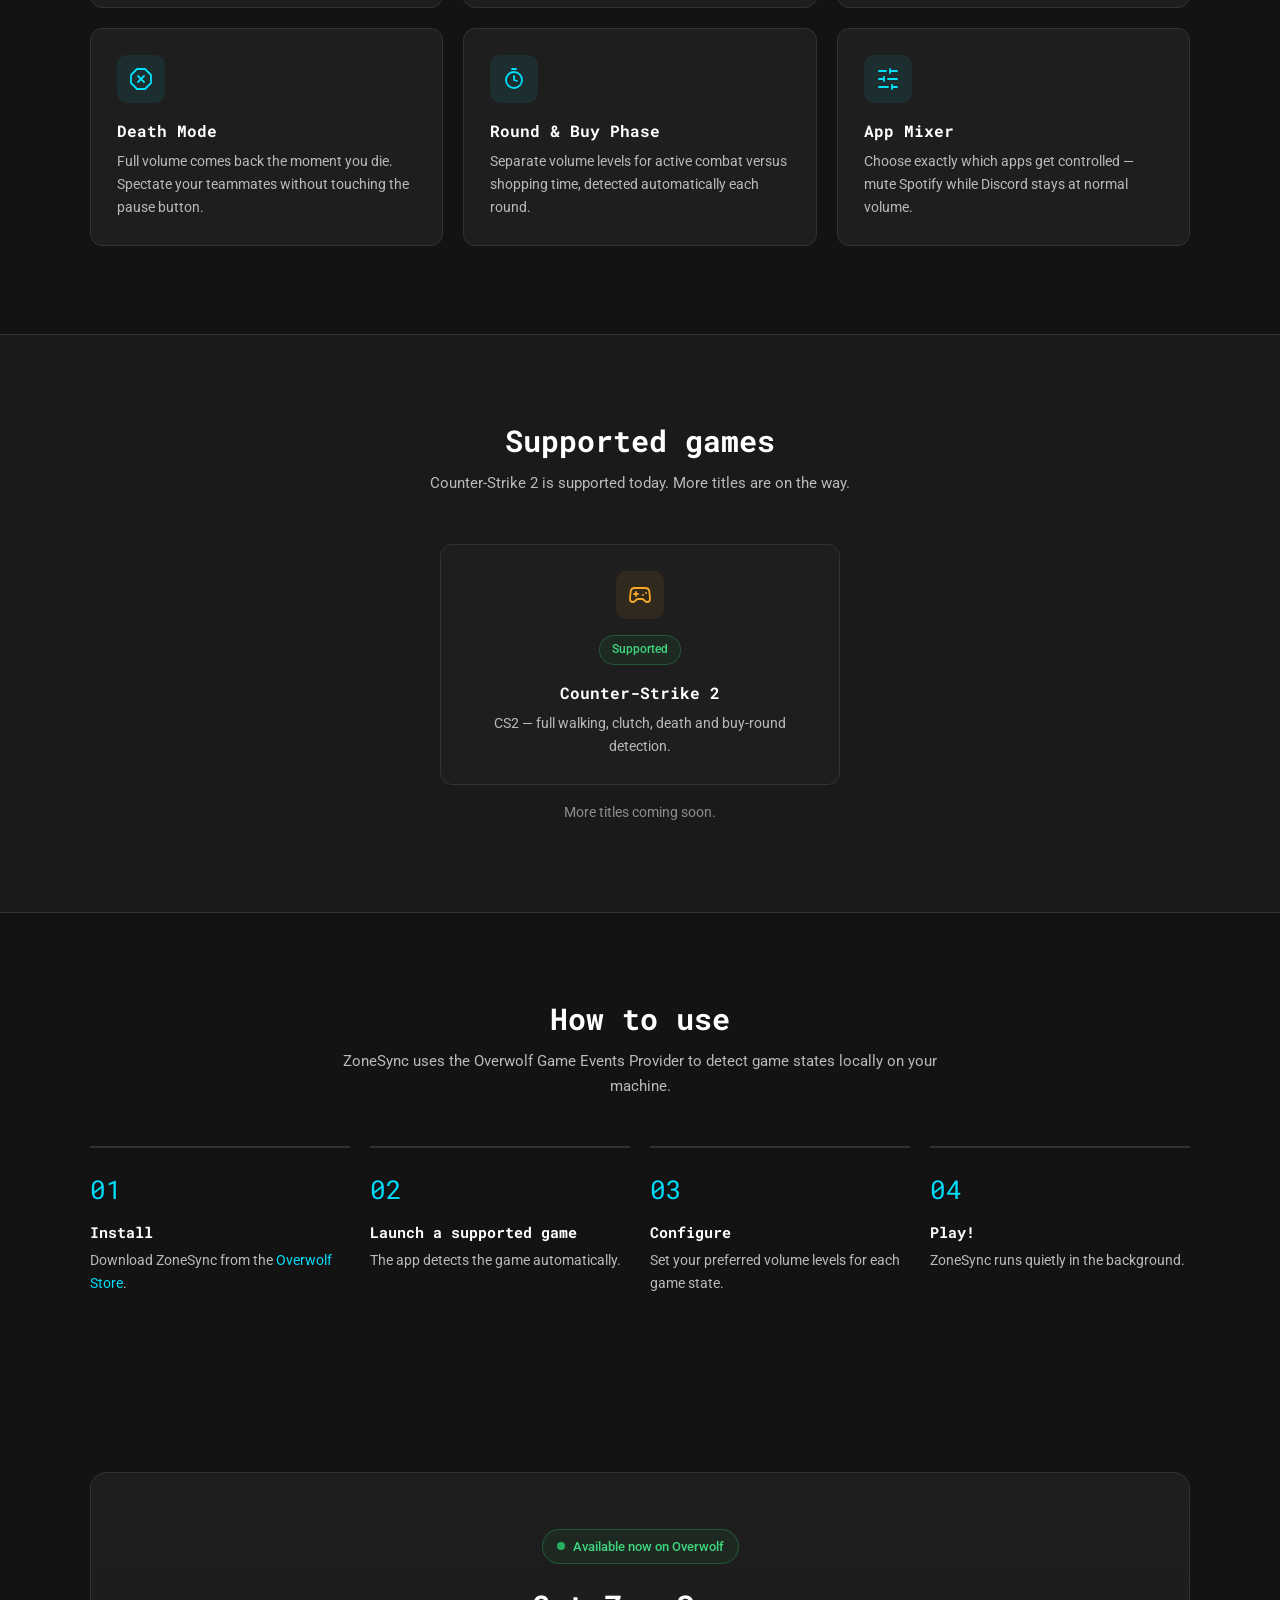
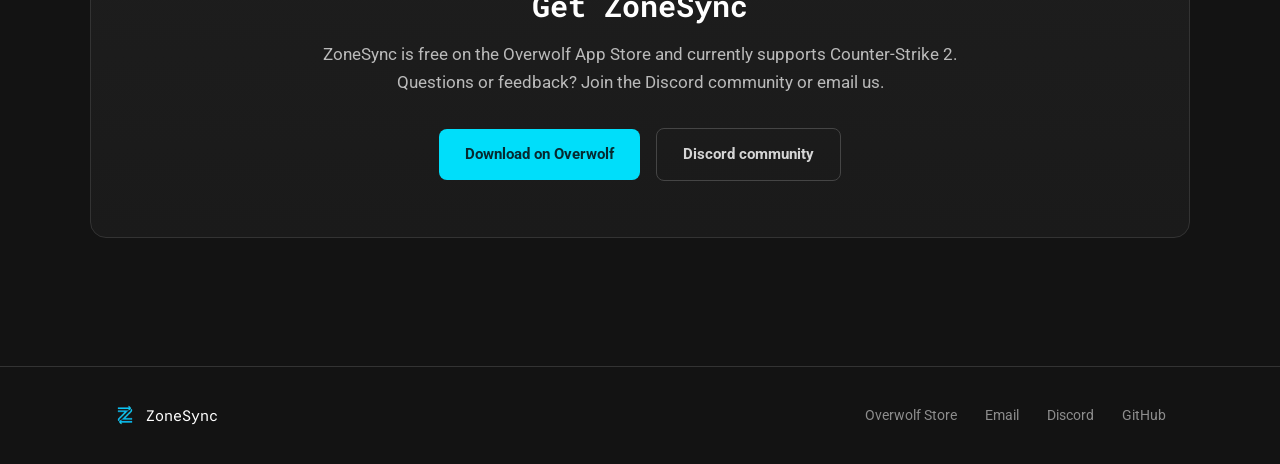
==== commit 4e9753b1: "Revise ZoneSync details for Counter-Strike 2 support Updated the ZoneSync application description, f" ====
--- a/index.html
+++ b/index.html
@@ -1,66 +1,8 @@
-# ZoneSync
-
-**A dynamic music volume controller for competetive 5v5 games.**
-**A dynamic music volume controller for competitive 5v5 games.**
-
-![ZoneSync App Interface](image.png)
-![ZoneSync App Interface](screenshot.jpg)
-
-## Overview
-I built **ZoneSync** because I love listening to music while playing competetive 5v5 games, but I constantly missed critical audio cues like enemy footsteps. Alt-tabbing to lower the volume or manually pausing tracks was distracting and often got me killed.
-I built **ZoneSync** because I love listening to music while playing competitive 5v5 games, but I constantly missed critical audio cues like enemy footsteps. Alt-tabbing to lower the volume or manually pausing tracks was distracting and often got me killed.
-
-**ZoneSync** solves this by automatically adjusting the volume of your background apps (Spotify, Discord, Opera, etc.) based on real-time game events.
-
-## Features (with clickable videos)
-## Features
-- **Dynamic Volume Control:** Automatically ducks volume during important gameplay moments.
-- **Context-Aware:**
-  - **Walking:** Lowers volume when you hold your Walk key (e.g., Shift).
-    [![Video Title](https://img.youtube.com/vi/nGo2iRFJits/0.jpg)](https://www.youtube.com/watch?v=nGo2iRFJits)
-  - **Clutch Mode:** Automatically lowers volume when you are the **last player alive** (1vX situations).
-  - **Death Mode:** Restores volume when you die.
-  - **Round & Buy Phase:** Custom volume levels for active combat vs. shopping time.
-    [![Video Title](https://img.youtube.com/vi/rhAbj9WUvik/0.jpg)](https://www.youtube.com/watch?v=rhAbj9WUvik)
-- **Testing:** test the volume of each situation to fine tune before a match.
-- **App Mixer:** choose exactly which apps you want to control (e.g., mute Spotify but keep Discord normal).
-  [![Video Title](https://img.youtube.com/vi/eYfY7psB-9g/0.jpg)](https://www.youtube.com/watch?v=eYfY7psB-9g)
-  
-  Note: all funcions use the same logic, just for different events
-
-  Note: all functions use the same logic, just for different events
-
-## Supported games
-**Counter-Strike 2** is supported today. More titles are on the way.
-
-## How to use
-ZoneSync uses the **Overwolf Game Events Provider (GEP)** to detect game states locally on your machine.
-
-1. **Install** the app via the Overwolf Store.
-1. **Install** the app from the [Overwolf Store](https://www.overwolf.com/app/progzerek-zonesync).
-2. **Launch a supported game.**
-3. **Configure** your preferred volume levels for each game state.
-4. **Play!** The app runs quietly in the background.
-
-## Download
-> **Status:** In Review / Coming Soon
-> **Status:** Available now — free on the Overwolf App Store.
-
-ZoneSync will be available for download on the **Overwolf App Store**.
-[Download ZoneSync on Overwolf](https://www.overwolf.com/app/progzerek-zonesync)
-
-## Feedback & Support
-Found a bug or have a feature request?
-Contact: zonesync.help@gmail.com
-
-[Join the Discord community](https://discord.gg/YxYEffWc4Q) or email zonesync.help@gmail.com
-
+<!DOCTYPE html>
+<html lang="en">
+<head>
   <meta charset="UTF-8">
   <meta name="viewport" content="width=device-width, initial-scale=1.0">
-  <title>ZoneSync - Dynamic music volume control for competitive games</title>
-  <meta name="description" content="ZoneSync automatically adjusts your music and app volume during competitive gameplay so you never miss footsteps, clutches or callouts.">
-  <meta property="og:title" content="ZoneSync — Dynamic music volume control for competitive games">
-  <meta property="og:description" content="Automatically ducks Spotify, Discord and other apps during crucial competitive moments — and restores them right after.">
   <title>ZoneSync — Dynamic music volume control for Counter-Strike 2</title>
   <meta name="description" content="ZoneSync automatically adjusts your music and app volume during Counter-Strike 2 so you never miss footsteps, clutches or callouts. Free on the Overwolf Store.">
   <meta property="og:title" content="ZoneSync — Dynamic music volume control for Counter-Strike 2">
@@ -68,244 +10,12 @@
   <meta property="og:url" content="https://progzerek.github.io/zonesync-info/">
   <meta property="og:image" content="https://progzerek.github.io/zonesync-info/screenshot.jpg">
   <link rel="icon" type="image/png" href="assets/zonesync_icon.png">
-        <a href="#features">Features</a>
-        <a href="#games">Supported games</a>
-        <a href="#videos">Videos</a>
-        <a href="#how-to-use">How to use</a>
-        <a href="#download">Download</a>
-      </div>
-
-  <header class="hero container" id="top">
-    <span class="badge"><span class="badge-dot"></span>Coming soon to the Overwolf Store</span>
-    <span class="badge"><span class="badge-dot"></span>Available on the Overwolf Store</span>
-    <h1>Never miss a footstep<br>because of your music.</h1>
-    <p class="sub">
-      ZoneSync automatically ducks Spotify, Discord and other apps during crucial
-    </p>
-    <div class="cta-row">
-      <a class="btn btn-primary" href="#download">Coming soon on Overwolf</a>
-      <a class="btn btn-ghost" href="#videos">See it in action</a>
-      <a class="btn btn-primary" href="https://www.overwolf.com/app/progzerek-zonesync" target="_blank" rel="noopener">Get it on Overwolf</a>
-      <a class="btn btn-ghost" href="#how-to-use">How it works</a>
-    </div>
-    <div class="hero-shot">
-      <img src="screenshot.jpg" alt="ZoneSync app interface" width="1200" height="675">
-      <div class="section-head">
-        <h2 class="section-title">Supported games</h2>
-        <p class="section-sub">ZoneSync works with competitive games. More titles are on the way.</p>
-        <p class="section-sub">Counter-Strike 2 is supported today. More titles are on the way.</p>
-      </div>
-      <div class="games-grid">
-        <article class="card game-card">
-    </div>
-  </section>
-<!--
-  <section class="section container" id="videos">
-    <div class="container">
-      <div class="section-head">
-        <h2 class="section-title">See it in action</h2>
-        <p class="section-sub">Short clips of ZoneSync reacting live to real competitive events.</p>
-      </div>
-      <div class="grid videos-grid">
-        <div class="video-item">
-          <video class="video-card" controls preload="none" poster="assets/videos/posters/walking.jpg" src="assets/videos/walking.mp4"></video>
-          <p class="video-label">Walking detection</p>
-        </div>
-        <div class="video-item">
-          <video class="video-card" controls preload="none" poster="assets/videos/posters/buy-phase.jpg" src="assets/videos/buy-phase.mp4"></video>
-          <p class="video-label">Round &amp; buy phase volumes</p>
-        </div>
-        <div class="video-item">
-          <video class="video-card" controls preload="none" poster="assets/videos/posters/app-mixer.jpg" src="assets/videos/app-mixer.mp4"></video>
-          <p class="video-label">App Mixer</p>
-        </div>
-      </div>
-    </div>
-  </section>
--->
-  <section class="section container" id="how-to-use">
-    <div class="section-head">
-      <h2 class="section-title">How to use</h2>
-        <span class="step-num">01</span>
-        <h3>Install</h3>
-        <p>Get ZoneSync from the Overwolf Store.</p>
-        <p>Download ZoneSync from the <a href="https://www.overwolf.com/app/progzerek-zonesync" target="_blank" rel="noopener">Overwolf Store</a>.</p>
-      </li>
-      <li class="step">
-        <span class="step-num">02</span>
-  <section class="section container" id="download">
-    <div class="download-card">
-      <span class="badge"><span class="badge-dot"></span>In Review / Coming Soon</span>
-      <span class="badge"><span class="badge-dot"></span>Available now on Overwolf</span>
-      <h2 class="download-title">Get ZoneSync</h2>
-      <p class="sub">
-        ZoneSync will be available for download on the Overwolf App Store.
-        Questions or feedback? We'd love to hear from you.
-        ZoneSync is free on the Overwolf App Store and currently supports Counter-Strike 2.
-        Questions or feedback? Join the Discord community or email us.
-      </p>
-      <a class="btn btn-primary" href="https://discord.gg/YxYEffWc4Q">Discord Comunity</a>
-      <div class="cta-row">
-        <a class="btn btn-primary" href="https://www.overwolf.com/app/progzerek-zonesync" target="_blank" rel="noopener">Download on Overwolf</a>
-        <a class="btn btn-ghost" href="https://discord.gg/YxYEffWc4Q">Discord community</a>
-      </div>
-    </div>
-  </section>
-
-      </div>
-      <div class="footer-links">
-        <a href="https://www.overwolf.com/app/progzerek-zonesync" target="_blank" rel="noopener">Overwolf Store</a>
-        <a href="mailto:zonesync.help@gmail.com">Email</a>
-        <a href="https://discord.gg/YxYEffWc4Q">Discord</a>
-        <a href="https://github.com/progzerek/zonesync-info">GitHub</a>
-User-agent: *
-Disallow: /valorant-review.html
-Disallow: /assets/videos/
-
-<!DOCTYPE html>
-<html lang="en">
-<head>
-  <meta charset="UTF-8">
-  <meta name="viewport" content="width=device-width, initial-scale=1.0">
-  <meta name="robots" content="noindex, nofollow, noarchive, nosnippet">
-  <meta name="googlebot" content="noindex, nofollow">
-  <title>ZoneSync — VALORANT integration review materials</title>
-  <meta name="description" content="Review materials for Riot Games. VALORANT support for ZoneSync is not available; this page documents the intended user flow and event mapping.">
-  <link rel="icon" type="image/png" href="assets/zonesync_icon.png">
   <link rel="preconnect" href="https://fonts.googleapis.com">
   <link rel="preconnect" href="https://fonts.gstatic.com" crossorigin>
   <link href="https://fonts.googleapis.com/css2?family=Roboto+Mono:wght@400;500;700&family=Roboto:wght@400;500;700&display=swap" rel="stylesheet">
   <link rel="stylesheet" href="assets/css/style.css">
-  <style>
-    .notice {
-      background: rgba(245, 166, 35, 0.08);
-      border-bottom: 1px solid rgba(245, 166, 35, 0.3);
-      color: #f5a623;
-    }
-
-    .notice-inner {
-      padding: 12px 24px;
-      font-size: 13px;
-      text-align: center;
-    }
-
-    .review-meta {
-      display: flex;
-      justify-content: center;
-      gap: 8px 24px;
-      flex-wrap: wrap;
-      margin-top: 24px;
-      color: var(--muted);
-      font-size: 13px;
-    }
-
-    .video-note {
-      color: var(--muted-2);
-      font-size: 14px;
-    }
-
-    .table-wrap {
-      overflow-x: auto;
-    }
-
-    .event-table {
-      width: 100%;
-      min-width: 760px;
-      border-collapse: collapse;
-      font-size: 14px;
-    }
-
-    .event-table th,
-    .event-table td {
-      padding: 14px 16px;
-      border: 1px solid var(--border);
-      text-align: left;
-      vertical-align: top;
-    }
-
-    .event-table th {
-      background: var(--surface);
-      color: #ffffff;
-      font-family: "Roboto Mono", monospace;
-      font-size: 13px;
-      font-weight: 500;
-    }
-
-    .event-table td {
-      background: var(--surface-2);
-      color: var(--muted-2);
-    }
-
-    .event-table td.event {
-      color: #ffffff;
-      font-family: "Roboto Mono", monospace;
-      font-size: 13px;
-      white-space: nowrap;
-    }
-
-    .col-2 {
-      column-count: 2;
-      column-gap: 40px;
-    }
-
-    .col-2 h3 {
-      margin: 0 0 14px;
-      font-size: 15px;
-      break-after: avoid;
-    }
-
-    .do-list,
-    .dont-list {
-      list-style: none;
-    }
-
-    .do-list li,
-    .dont-list li {
-      position: relative;
-      margin-bottom: 10px;
-      padding-left: 28px;
-      color: var(--muted-2);
-      font-size: 14px;
-    }
-
-    .do-list li::before,
-    .dont-list li::before {
-      position: absolute;
-      left: 0;
-      font-weight: 700;
-    }
-
-    .do-list li::before {
-      content: "\2713";
-      color: var(--accent);
-    }
-
-    .dont-list li::before {
-      content: "\2715";
-      color: #3fd67f;
-    }
-
-    .legal {
-      margin-top: 28px;
-      color: var(--muted);
-      font-size: 13px;
-      text-align: center;
-    }
-
-    @media (max-width: 760px) {
-      .col-2 {
-        column-count: 1;
-      }
-    }
-  </style>
 </head>
 <body>
-
-  <div class="notice">
-    <div class="container notice-inner">
-      Review material. ZoneSync does not support VALORANT and is not endorsed by, sponsored by or affiliated with Riot Games.
-    </div>
-  </div>
 
   <nav class="nav">
     <div class="container nav-inner">
@@ -314,243 +24,148 @@
         <span>ZoneSync</span>
       </a>
       <div class="nav-links">
-        <a href="#overview">Overview</a>
-        <a href="#clips">Clips</a>
-        <a href="#mapping">Event mapping</a>
-        <a href="#privacy">Data &amp; permissions</a>
+        <a href="#features">Features</a>
+        <a href="#games">Supported games</a>
+        <a href="#how-to-use">How to use</a>
+        <a href="#download">Download</a>
       </div>
     </div>
   </nav>
 
   <header class="hero container" id="top">
-    <span class="badge"><span class="badge-dot"></span>Review draft</span>
-    <h1>VALORANT support<br>integration review</h1>
+    <span class="badge"><span class="badge-dot"></span>Available on the Overwolf Store</span>
+    <h1>Never miss a footstep<br>because of your music.</h1>
     <p class="sub">
-      This page is submitted to Riot Games for review. It documents the user flow ZoneSync
-      would provide in VALORANT so the integration can be evaluated without a pre-release
-      build. VALORANT is not a supported game today.
+      ZoneSync automatically ducks Spotify, Discord and other apps during crucial
+      competitive moments — walks, clutches, buy rounds — and restores them right after.
     </p>
     <div class="cta-row">
-      <a class="btn btn-primary" href="https://www.overwolf.com/app/progzerek-zonesync" target="_blank" rel="noopener">Current live build (CS2)</a>
-      <a class="btn btn-ghost" href="mailto:zonesync.help@gmail.com">Contact the developer</a>
+      <a class="btn btn-primary" href="https://www.overwolf.com/app/progzerek-zonesync" target="_blank" rel="noopener">Get it on Overwolf</a>
+      <a class="btn btn-ghost" href="#how-to-use">How it works</a>
     </div>
-    <div class="review-meta">
-      <span>Developer: Progzerek</span>
-      <span>Platform: Overwolf desktop app</span>
-      <span>Status: awaiting Riot approval</span>
+    <div class="hero-shot">
+      <img src="screenshot.jpg" alt="ZoneSync app interface" width="1200" height="675">
     </div>
   </header>
 
-  <section class="section section-alt" id="overview">
+  <section class="section container" id="features">
+    <div class="section-head">
+      <h2 class="section-title">Features</h2>
+      <p class="section-sub">Every mode uses the same core logic, tuned to a different game event.</p>
+    </div>
+    <div class="grid features-grid">
+
+      <article class="card">
+        <div class="card-icon">
+          <svg viewBox="0 0 24 24" fill="none" stroke="currentColor" stroke-width="1.8" stroke-linecap="round" stroke-linejoin="round"><polygon points="11 5 6 9 2 9 2 15 6 15 11 19 11 5"/><path d="M15.54 8.46a5 5 0 0 1 0 7.07"/><path d="M19.07 4.93a10 10 0 0 1 0 14.14"/></svg>
+        </div>
+        <h3>Dynamic Volume Control</h3>
+        <p>Music automatically ducks during important gameplay moments, then smoothly returns when the danger is over.</p>
+      </article>
+
+      <article class="card">
+        <div class="card-icon">
+          <svg viewBox="0 0 24 24" fill="none" stroke="currentColor" stroke-width="1.8" stroke-linecap="round" stroke-linejoin="round"><circle cx="12" cy="5" r="1"/><path d="m9 20 3-6 3 6"/><path d="m6 8 6 2 6-2"/><path d="M12 10v4"/></svg>
+        </div>
+        <h3>Walking</h3>
+        <p>Volume lowers whenever you hold your Walk key (e.g. Shift), so you can actually hear what's around you.</p>
+      </article>
+
+      <article class="card">
+        <div class="card-icon">
+          <svg viewBox="0 0 24 24" fill="none" stroke="currentColor" stroke-width="1.8" stroke-linecap="round" stroke-linejoin="round"><circle cx="12" cy="12" r="8"/><line x1="12" y1="2" x2="12" y2="6"/><line x1="12" y1="18" x2="12" y2="22"/><line x1="2" y1="12" x2="6" y2="12"/><line x1="18" y1="12" x2="22" y2="12"/></svg>
+        </div>
+        <h3>Clutch Mode</h3>
+        <p>Volume drops automatically when you're the last player alive — full focus for your 1vX situations.</p>
+      </article>
+
+      <article class="card">
+        <div class="card-icon">
+          <svg viewBox="0 0 24 24" fill="none" stroke="currentColor" stroke-width="1.8" stroke-linecap="round" stroke-linejoin="round"><polygon points="8 2 16 2 22 8 22 16 16 22 8 22 2 16 2 8"/><line x1="9" y1="9" x2="15" y2="15"/><line x1="15" y1="9" x2="9" y2="15"/></svg>
+        </div>
+        <h3>Death Mode</h3>
+        <p>Full volume comes back the moment you die. Spectate your teammates without touching the pause button.</p>
+      </article>
+
+      <article class="card">
+        <div class="card-icon">
+          <svg viewBox="0 0 24 24" fill="none" stroke="currentColor" stroke-width="1.8" stroke-linecap="round" stroke-linejoin="round"><circle cx="12" cy="13" r="8"/><path d="M12 9v4l3 1"/><line x1="10" y1="2" x2="14" y2="2"/></svg>
+        </div>
+        <h3>Round &amp; Buy Phase</h3>
+        <p>Separate volume levels for active combat versus shopping time, detected automatically each round.</p>
+      </article>
+
+      <article class="card">
+        <div class="card-icon">
+          <svg viewBox="0 0 24 24" fill="none" stroke="currentColor" stroke-width="1.8" stroke-linecap="round" stroke-linejoin="round"><line x1="21" y1="4" x2="14" y2="4"/><line x1="10" y1="4" x2="3" y2="4"/><line x1="21" y1="12" x2="12" y2="12"/><line x1="8" y1="12" x2="3" y2="12"/><line x1="21" y1="20" x2="16" y2="20"/><line x1="12" y1="20" x2="3" y2="20"/><line x1="14" y1="2" x2="14" y2="6"/><line x1="8" y1="10" x2="8" y2="14"/><line x1="16" y1="18" x2="16" y2="22"/></svg>
+        </div>
+        <h3>App Mixer</h3>
+        <p>Choose exactly which apps get controlled — mute Spotify while Discord stays at normal volume.</p>
+      </article>
+
+    </div>
+  </section>
+
+  <section class="section section-alt" id="games">
     <div class="container">
       <div class="section-head">
-        <h2 class="section-title">Overview</h2>
-        <p class="section-sub">What is live today, and what is being proposed.</p>
+        <h2 class="section-title">Supported games</h2>
+        <p class="section-sub">Counter-Strike 2 is supported today. More titles are on the way.</p>
       </div>
-      <div class="grid features-grid">
-        <article class="card">
-          <h3>Live today</h3>
-          <p>
-            ZoneSync is published on the Overwolf Store and currently supports
-            Counter-Strike 2 only. The live app is unmodified VALORANT-wise: it does not
-            detect VALORANT, install in it, or change any audio while VALORANT is running.
-          </p>
-        </article>
-        <article class="card">
-          <h3>Proposed for VALORANT</h3>
-          <p>
-            The same five volume behaviours that ship for CS2, driven by VALORANT's
-            round and player-state events. The user experience is identical; only the
-            event source differs.
-          </p>
-        </article>
-        <article class="card">
-          <h3>What we are asking for</h3>
-          <p>
-            Permission to publish a VALORANT build on the Overwolf Store, and confirmation
-            that the behaviours below are acceptable for competitive play.
-          </p>
-        </article>
+      <div class="games-grid">
+        <article class="card game-card">
+            <div class="card-icon game-icon">
+              <svg viewBox="0 0 24 24" fill="none" stroke="currentColor" stroke-width="1.8" stroke-linecap="round" stroke-linejoin="round"><line x1="6" y1="11" x2="10" y2="11"/><line x1="8" y1="9" x2="8" y2="13"/><line x1="15" y1="12" x2="15.01" y2="12"/><line x1="18" y1="10" x2="18.01" y2="10"/><path d="M17.32 5H6.68a4 4 0 0 0-3.978 3.59c-.006.052-.01.101-.017.152C2.604 9.416 2 14.456 2 16a3 3 0 0 0 3 3c1 0 1.5-.5 2-1l1.414-1.414A2 2 0 0 1 9.828 16h4.344a2 2 0 0 1 1.414.586L17 18c.5.5 1 1 2 1a3 3 0 0 0 3-3c0-1.545-.604-6.584-.685-7.258-.007-.05-.011-.1-.017-.151A4 4 0 0 0 17.32 5z"/></svg>
+            </div>
+            <span class="game-tag">Supported</span>
+            <h3>Counter-Strike 2</h3>
+            <p>CS2 — full walking, clutch, death and buy-round detection.</p>
+          </article>
+        <p class="games-more">More titles coming soon.</p>
       </div>
     </div>
   </section>
-
-  <section class="section container" id="clips">
+  <section class="section container" id="how-to-use">
     <div class="section-head">
-      <h2 class="section-title">Clips</h2>
-      <p class="section-sub">
-        Recordings of the app reacting to live gameplay. Each clip was captured with
-        VALORANT running and the ZoneSync overlay active.
-      </p>
+      <h2 class="section-title">How to use</h2>
+      <p class="section-sub">ZoneSync uses the Overwolf Game Events Provider to detect game states locally on your machine.</p>
     </div>
-    <div class="grid videos-grid">
-      <div class="video-item">
-        <video class="video-card" controls preload="none" playsinline poster="assets/videos/posters/walking.jpg" src="assets/videos/walking.mp4"></video>
-        <p class="video-label">Walking detection</p>
-        <p class="video-note">
-          Music drops to the reduced level while the walk key is held and returns on release.
-          No overlay is drawn over the game.
-        </p>
-      </div>
-      <div class="video-item">
-        <video class="video-card" controls preload="none" playsinline poster="assets/videos/posters/buy-phase.jpg" src="assets/videos/buy-phase.mp4"></video>
-        <p class="video-label">Round &amp; buy phase volumes</p>
-        <p class="video-note">
-          Separate user-defined levels for the buy phase and for active combat, switched
-          on round transition.
-        </p>
-      </div>
-      <div class="video-item">
-        <video class="video-card" controls preload="none" playsinline poster="assets/videos/posters/app-mixer.jpg" src="assets/videos/app-mixer.mp4"></video>
-        <p class="video-label">App Mixer</p>
-        <p class="video-note">
-          The user picks which applications ZoneSync is allowed to control. Game audio is
-          never in that list.
-        </p>
-      </div>
-    </div>
+    <ol class="steps">
+      <li class="step">
+        <span class="step-num">01</span>
+        <h3>Install</h3>
+        <p>Download ZoneSync from the <a href="https://www.overwolf.com/app/progzerek-zonesync" target="_blank" rel="noopener">Overwolf Store</a>.</p>
+      </li>
+      <li class="step">
+        <span class="step-num">02</span>
+        <h3>Launch a supported game</h3>
+        <p>The app detects the game automatically.</p>
+      </li>
+      <li class="step">
+        <span class="step-num">03</span>
+        <h3>Configure</h3>
+        <p>Set your preferred volume levels for each game state.</p>
+      </li>
+      <li class="step">
+        <span class="step-num">04</span>
+        <h3>Play!</h3>
+        <p>ZoneSync runs quietly in the background.</p>
+      </li>
+    </ol>
   </section>
 
-  <section class="section section-alt" id="mapping">
-    <div class="container">
-      <div class="section-head">
-        <h2 class="section-title">Event mapping</h2>
-        <p class="section-sub">
-          Every input the app would read from VALORANT, and the only action it would take.
-          All five behaviours are already live in the CS2 build.
-        </p>
-      </div>
-      <div class="table-wrap">
-        <table class="event-table">
-          <thead>
-            <tr>
-              <th>Game event</th>
-              <th>ZoneSync action</th>
-              <th>Effect on the player</th>
-              <th>Effect on the game</th>
-            </tr>
-          </thead>
-          <tbody>
-            <tr>
-              <td class="event">Walk key held</td>
-              <td>Lower the volume of user-selected apps to the configured reduced level.</td>
-              <td>Music fades down while moving quietly, restores on release.</td>
-              <td>None. Audio only, no input is sent to the game.</td>
-            </tr>
-            <tr>
-              <td class="event">Buy phase start</td>
-              <td>Switch user-selected apps to the configured buy-phase level.</td>
-              <td>Quieter music while shopping, so team comms stay clear.</td>
-              <td>None.</td>
-            </tr>
-            <tr>
-              <td class="event">Round live</td>
-              <td>Switch user-selected apps to the configured combat level.</td>
-              <td>Music stays low for the whole round.</td>
-              <td>None.</td>
-            </tr>
-            <tr>
-              <td class="event">Player death</td>
-              <td>Restore the user's normal volume level.</td>
-              <td>Music comes back up while dead or spectating.</td>
-              <td>None. No respawn or input timing is affected.</td>
-            </tr>
-            <tr>
-              <td class="event">Last player alive</td>
-              <td>Apply the configured clutch level for the duration of the round.</td>
-              <td>Quietest setting for 1vX situations.</td>
-              <td>None. Derived from a round-state event, not from screen analysis.</td>
-            </tr>
-          </tbody>
-        </table>
-      </div>
-    </div>
-  </section>
-
-  <section class="section container" id="integrity">
-    <div class="section-head">
-      <h2 class="section-title">Competitive integrity</h2>
-      <p class="section-sub">An explicit list of what the app does and does not do.</p>
-    </div>
-    <div class="col-2">
-      <div>
-        <h3>What ZoneSync does</h3>
-        <ul class="do-list">
-          <li>Read game state events locally through the Overwolf Game Events Provider.</li>
-          <li>Change the Windows per-application audio volume of apps the user explicitly selected.</li>
-          <li>Show its own settings window and status indicator outside the game viewport.</li>
-          <li>Store its settings locally on the user's machine.</li>
-        </ul>
-      </div>
-      <div>
-        <h3>What ZoneSync never does</h3>
-        <ul class="dont-list">
-          <li>No reading or parsing of the game's process memory.</li>
-          <li>No aim assistance, recoil control, trigger automation or any input injection.</li>
-          <li>No capture, screenshotting, streaming or replay of game content.</li>
-          <li>No overlay drawn on top of the game viewport.</li>
-          <li>No modification of game files, memory or network traffic.</li>
-          <li>No collection or transmission of gameplay data, user data or analytics.</li>
-          <li>No access to the game's own audio output.</li>
-        </ul>
-      </div>
-    </div>
-  </section>
-
-  <section class="section section-alt" id="privacy">
-    <div class="container">
-      <div class="section-head">
-        <h2 class="section-title">Data &amp; permissions</h2>
-        <p class="section-sub">
-          ZoneSync runs entirely on the user's machine. There is no account, no server and
-          no network traffic.
-        </p>
-      </div>
-      <div class="grid features-grid">
-        <article class="card">
-          <h3>What is read</h3>
-          <p>
-            Round phase transitions, the player's alive/dead state, whether the player is
-            the last one alive, and whether the walk key is currently held. Nothing else is
-            read from the game.
-          </p>
-        </article>
-        <article class="card">
-          <h3>What is controlled</h3>
-          <p>
-            Only the per-app audio sessions the user ticks in the App Mixer. Game audio is
-            never controlled and the game's own volume settings are never modified.
-          </p>
-        </article>
-        <article class="card">
-          <h3>What leaves the device</h3>
-          <p>
-            Nothing. No analytics, no crash reporting, no telemetry, no account. The app
-            makes no outbound network requests, so there is no player data to leak.
-          </p>
-        </article>
-      </div>
-    </div>
-  </section>
-
-  <section class="section container" id="contact">
+  <section class="section container" id="download">
     <div class="download-card">
-      <h2 class="download-title">Review questions</h2>
+      <span class="badge"><span class="badge-dot"></span>Available now on Overwolf</span>
+      <h2 class="download-title">Get ZoneSync</h2>
       <p class="sub">
-        If any of the behaviours described here is not acceptable for competitive play, or
-        if additional detail is needed on how an event is detected, please get in touch and
-        we will provide the specifics.
+        ZoneSync is free on the Overwolf App Store and currently supports Counter-Strike 2.
+        Questions or feedback? Join the Discord community or email us.
       </p>
       <div class="cta-row">
-        <a class="btn btn-primary" href="mailto:zonesync.help@gmail.com">zonesync.help@gmail.com</a>
-        <a class="btn btn-ghost" href="https://www.overwolf.com/app/progzerek-zonesync" target="_blank" rel="noopener">Live CS2 build</a>
+        <a class="btn btn-primary" href="https://www.overwolf.com/app/progzerek-zonesync" target="_blank" rel="noopener">Download on Overwolf</a>
+        <a class="btn btn-ghost" href="https://discord.gg/YxYEffWc4Q">Discord community</a>
       </div>
-      <p class="legal">
-        ZoneSync is an independent application and is not endorsed by, sponsored by or
-        affiliated with Riot Games. VALORANT is a trademark of Riot Games, Inc. This page is
-        confidential review material provided for the purpose of an approval request, and is
-        not a statement that VALORANT support is available.
-      </p>
     </div>
   </section>
 
@@ -561,8 +176,10 @@
         <span>ZoneSync</span>
       </div>
       <div class="footer-links">
-        <a href="mailto:zonesync.help@gmail.com">Contact</a>
-        <a href="index.html">Main site</a>
+        <a href="https://www.overwolf.com/app/progzerek-zonesync" target="_blank" rel="noopener">Overwolf Store</a>
+        <a href="mailto:zonesync.help@gmail.com">Email</a>
+        <a href="https://discord.gg/YxYEffWc4Q">Discord</a>
+        <a href="https://github.com/progzerek/zonesync-info">GitHub</a>
       </div>
     </div>
   </footer>
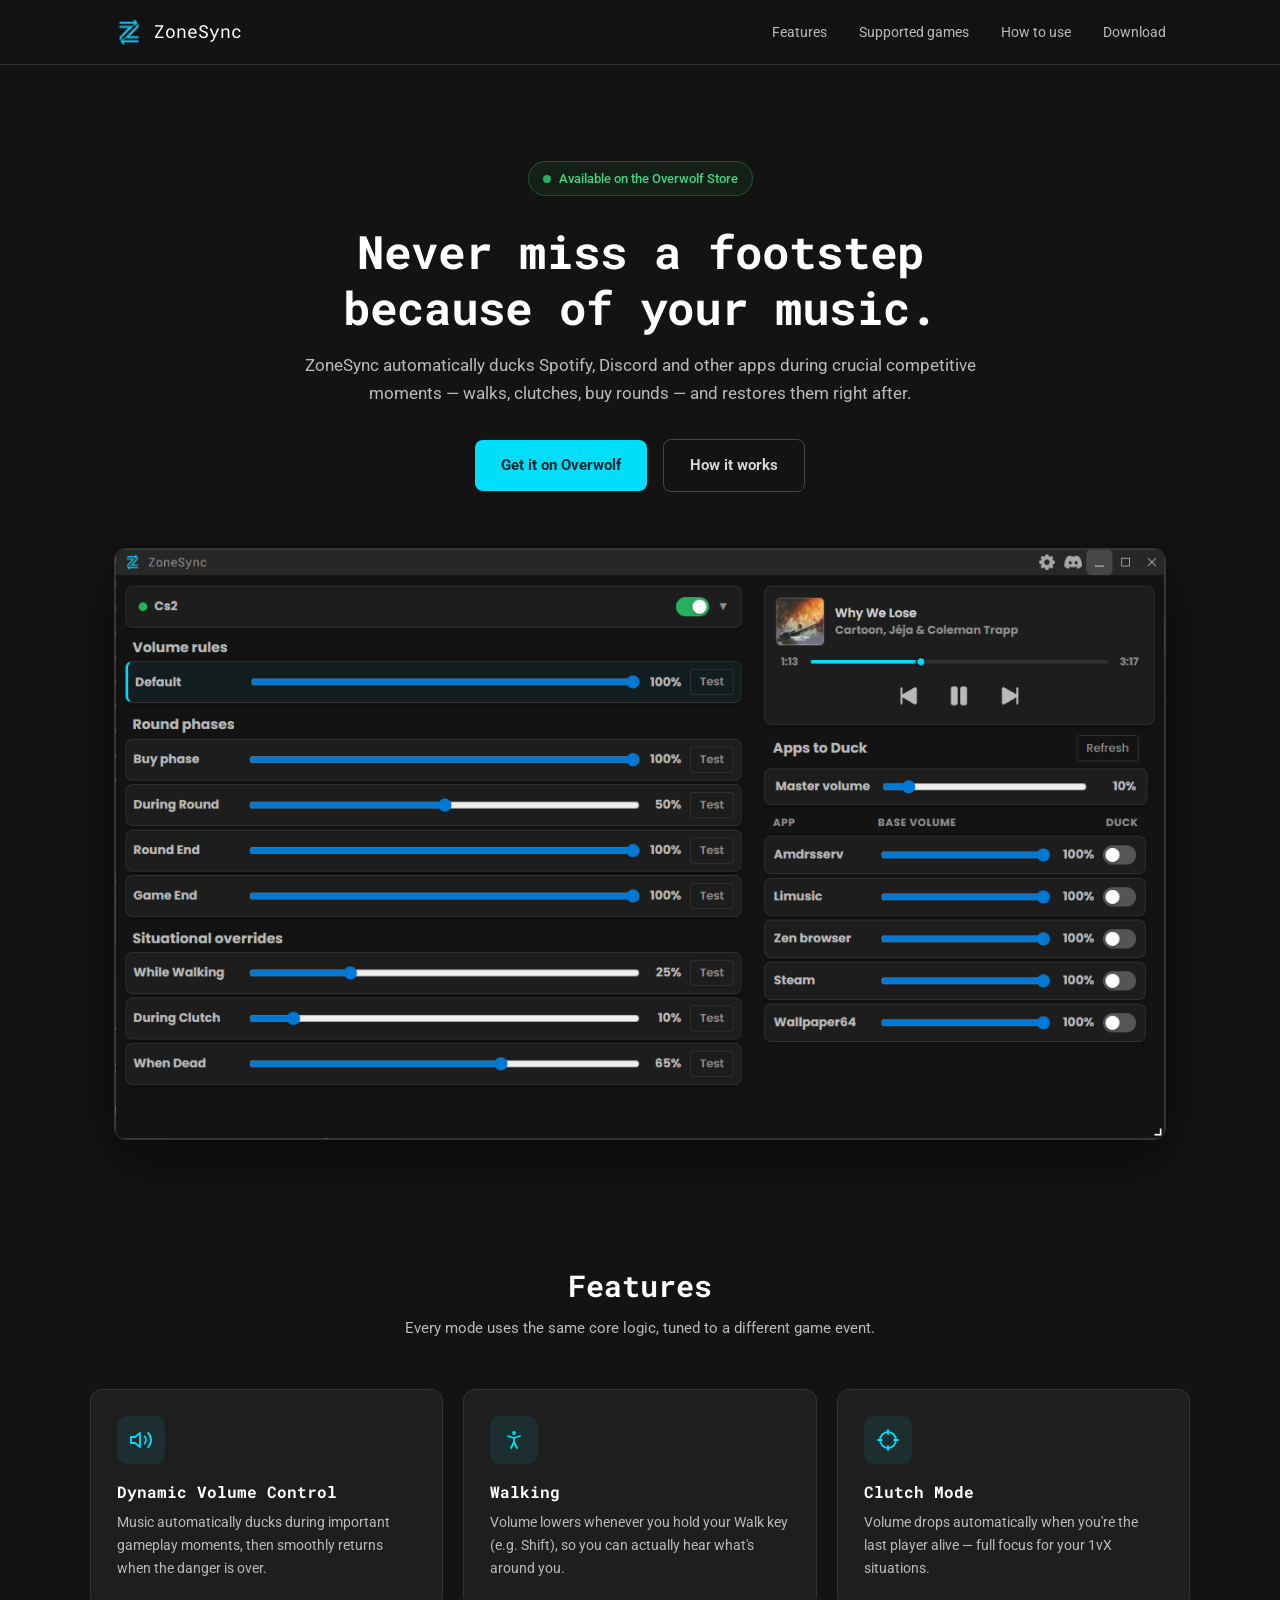
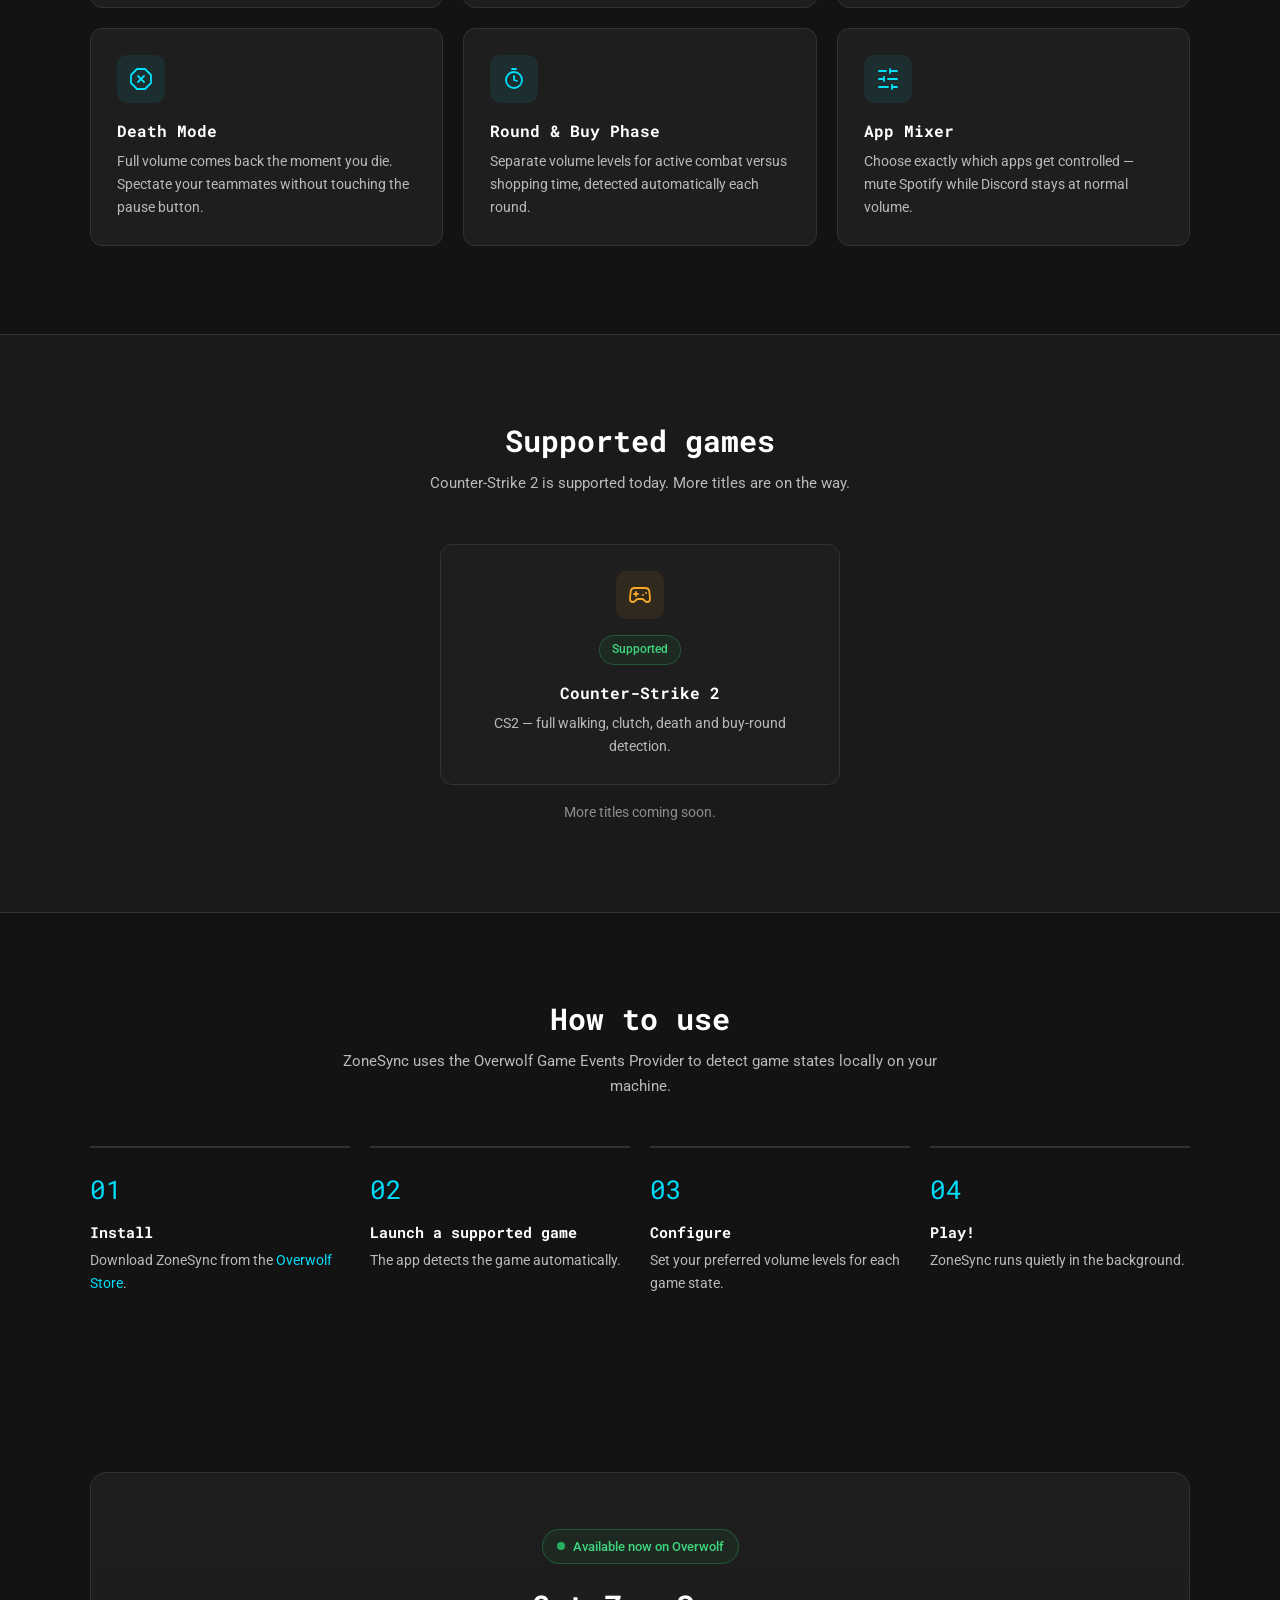
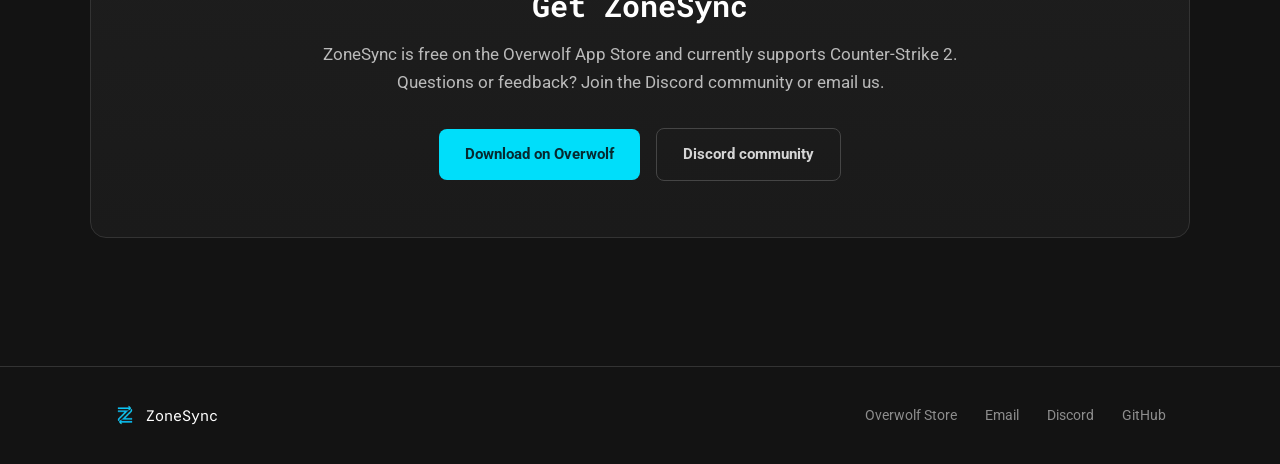
==== commit 602aa540: "Update screenshot image references in index.html" ====
--- a/index.html
+++ b/index.html
@@ -8,7 +8,7 @@
   <meta property="og:title" content="ZoneSync — Dynamic music volume control for Counter-Strike 2">
   <meta property="og:description" content="Automatically ducks Spotify, Discord and other apps during crucial CS2 moments — walks, clutches, buy rounds — and restores them right after.">
   <meta property="og:url" content="https://progzerek.github.io/zonesync-info/">
-  <meta property="og:image" content="https://progzerek.github.io/zonesync-info/screenshot.jpg">
+  <meta property="og:image" content="https://progzerek.github.io/zonesync-info/screenshot-0.2.jpg">
   <link rel="icon" type="image/png" href="assets/zonesync_icon.png">
   <link rel="preconnect" href="https://fonts.googleapis.com">
   <link rel="preconnect" href="https://fonts.gstatic.com" crossorigin>
@@ -44,7 +44,7 @@
       <a class="btn btn-ghost" href="#how-to-use">How it works</a>
     </div>
     <div class="hero-shot">
-      <img src="screenshot.jpg" alt="ZoneSync app interface" width="1200" height="675">
+      <img src="screenshot-0.2.jpg" alt="ZoneSync app interface" width="1200" height="675">
     </div>
   </header>
 
